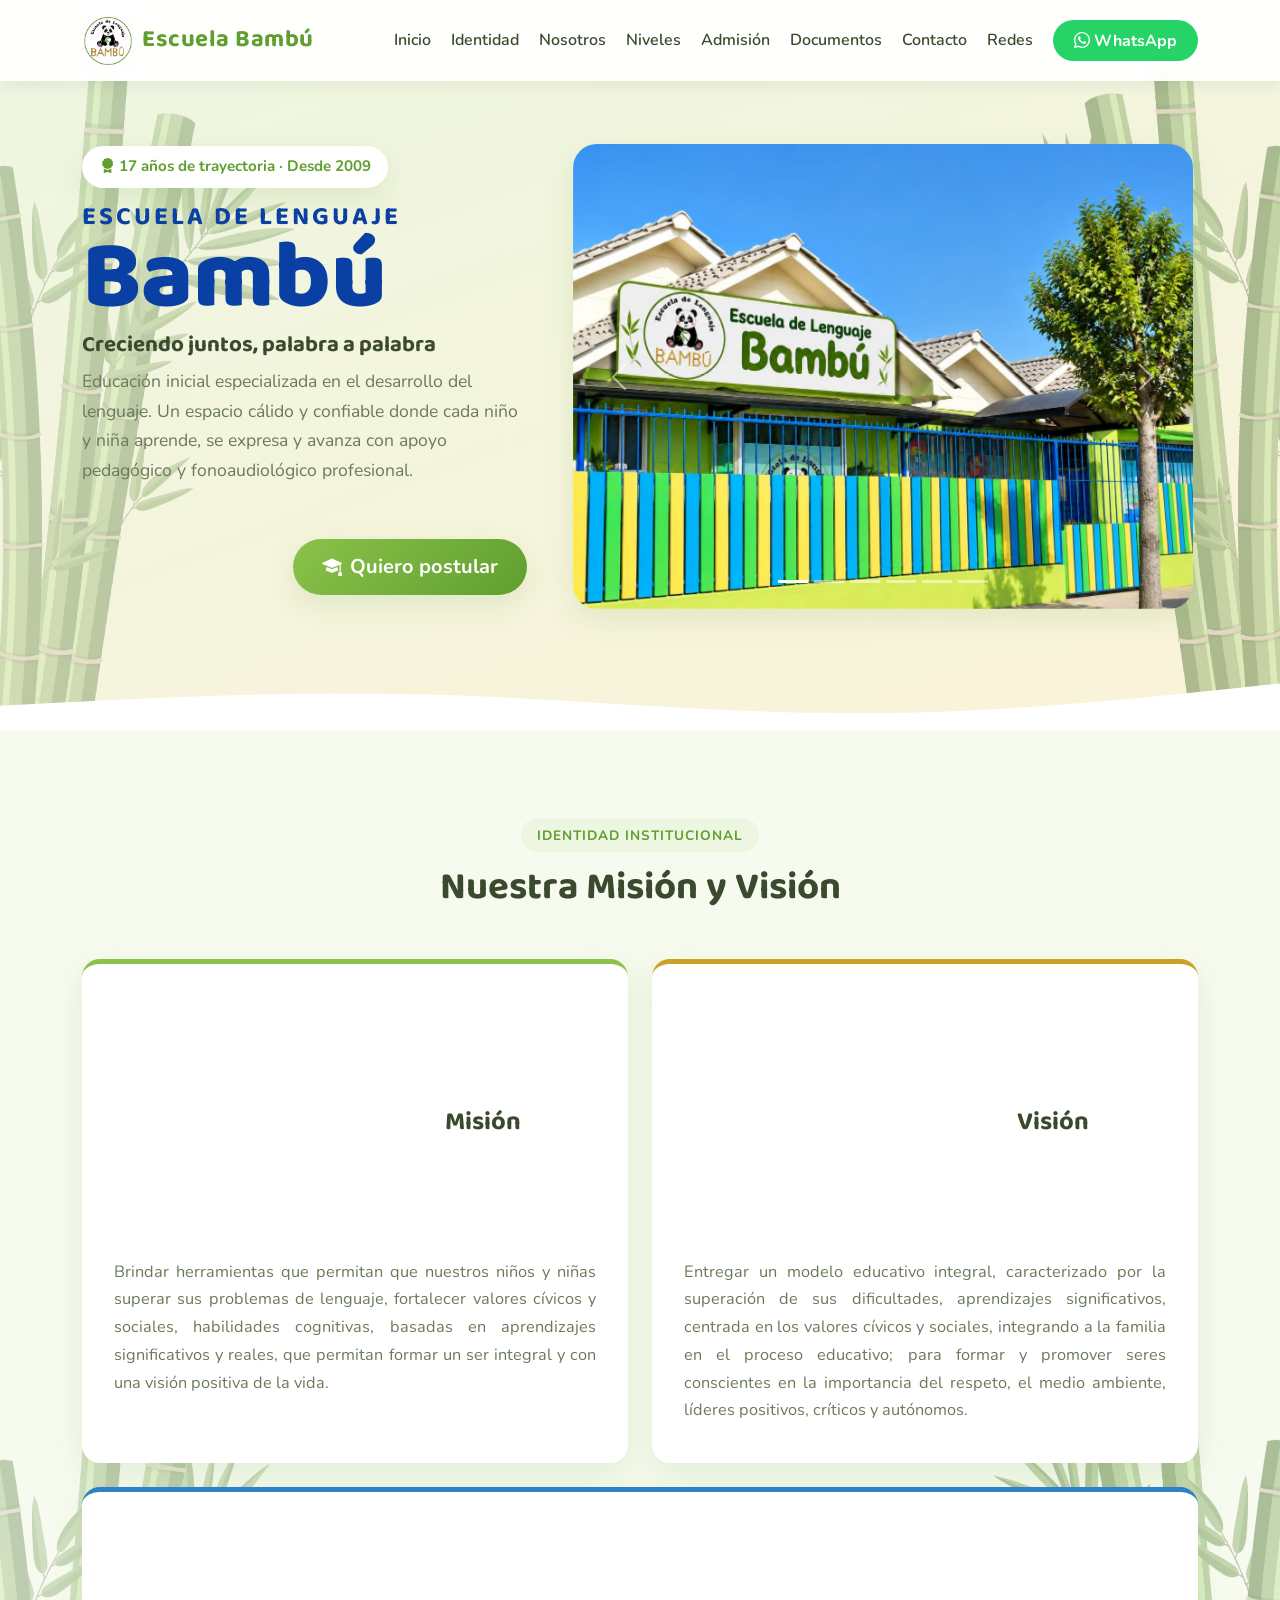
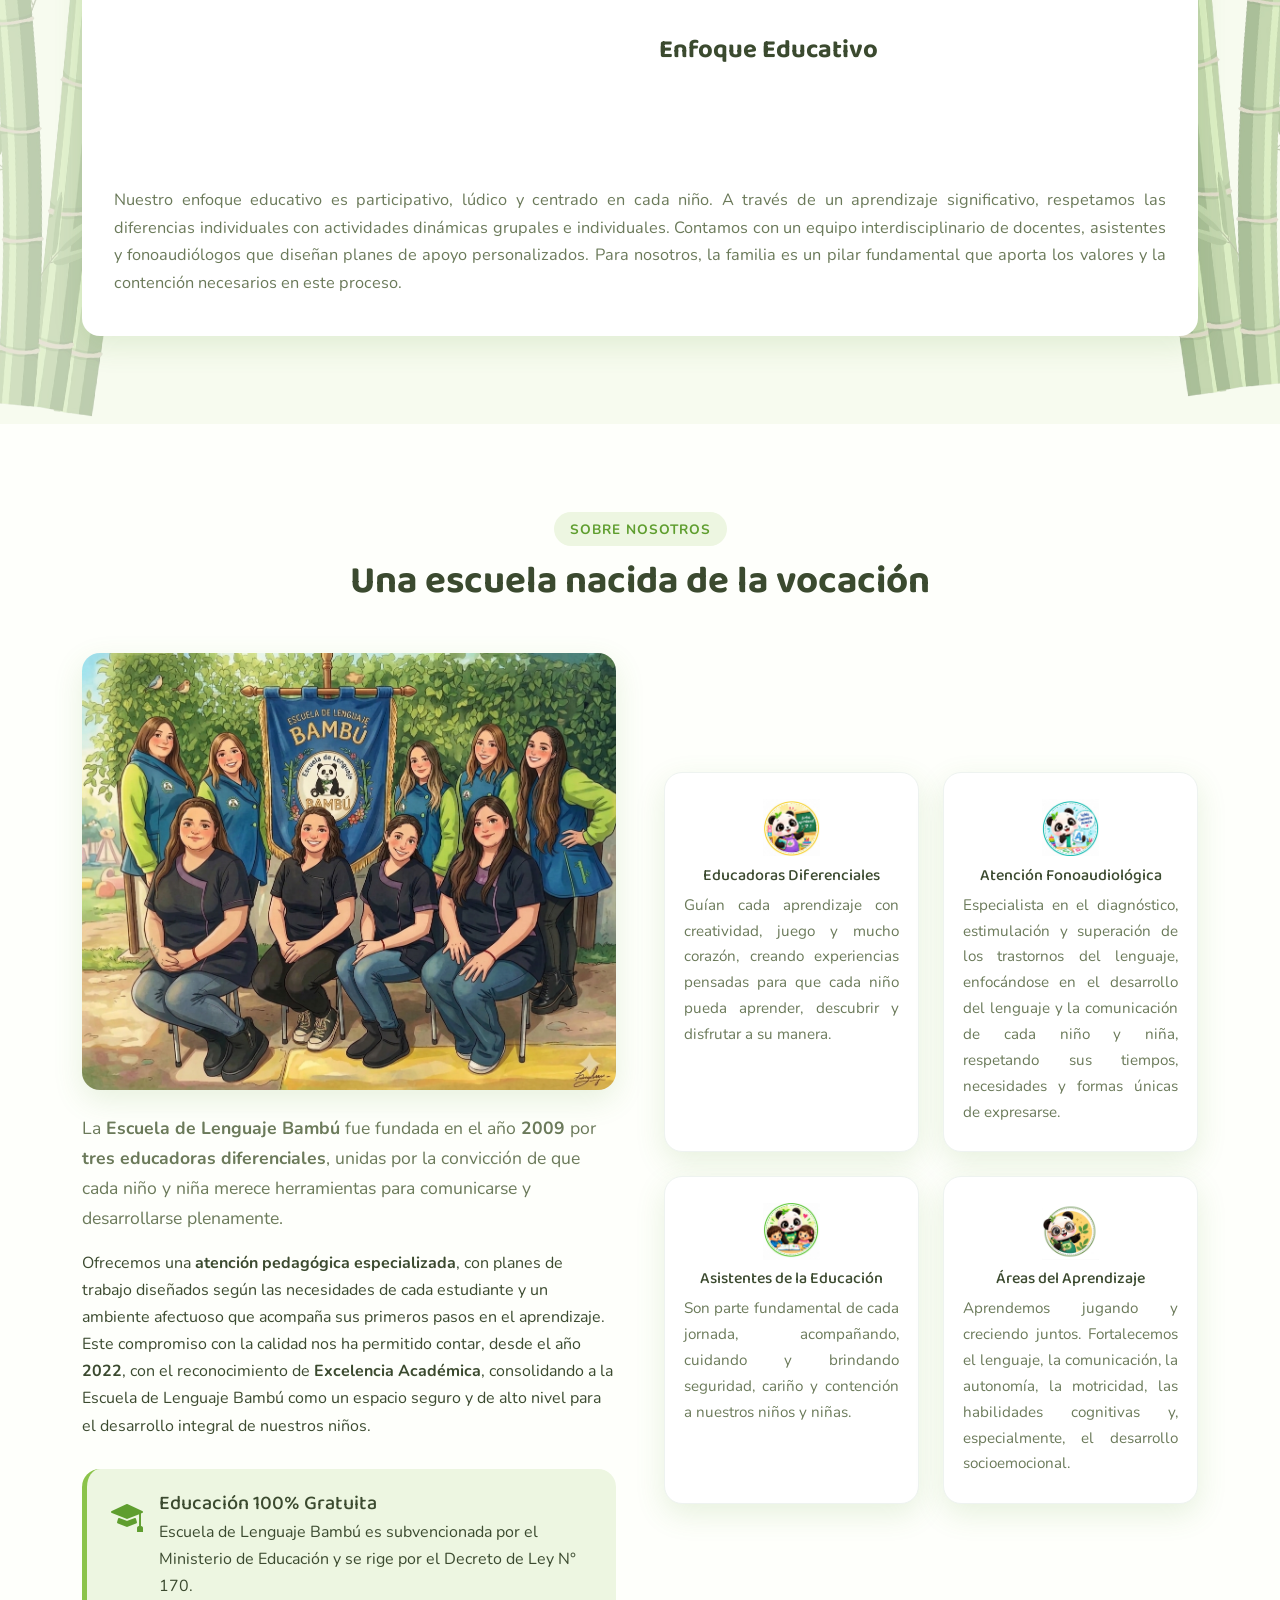
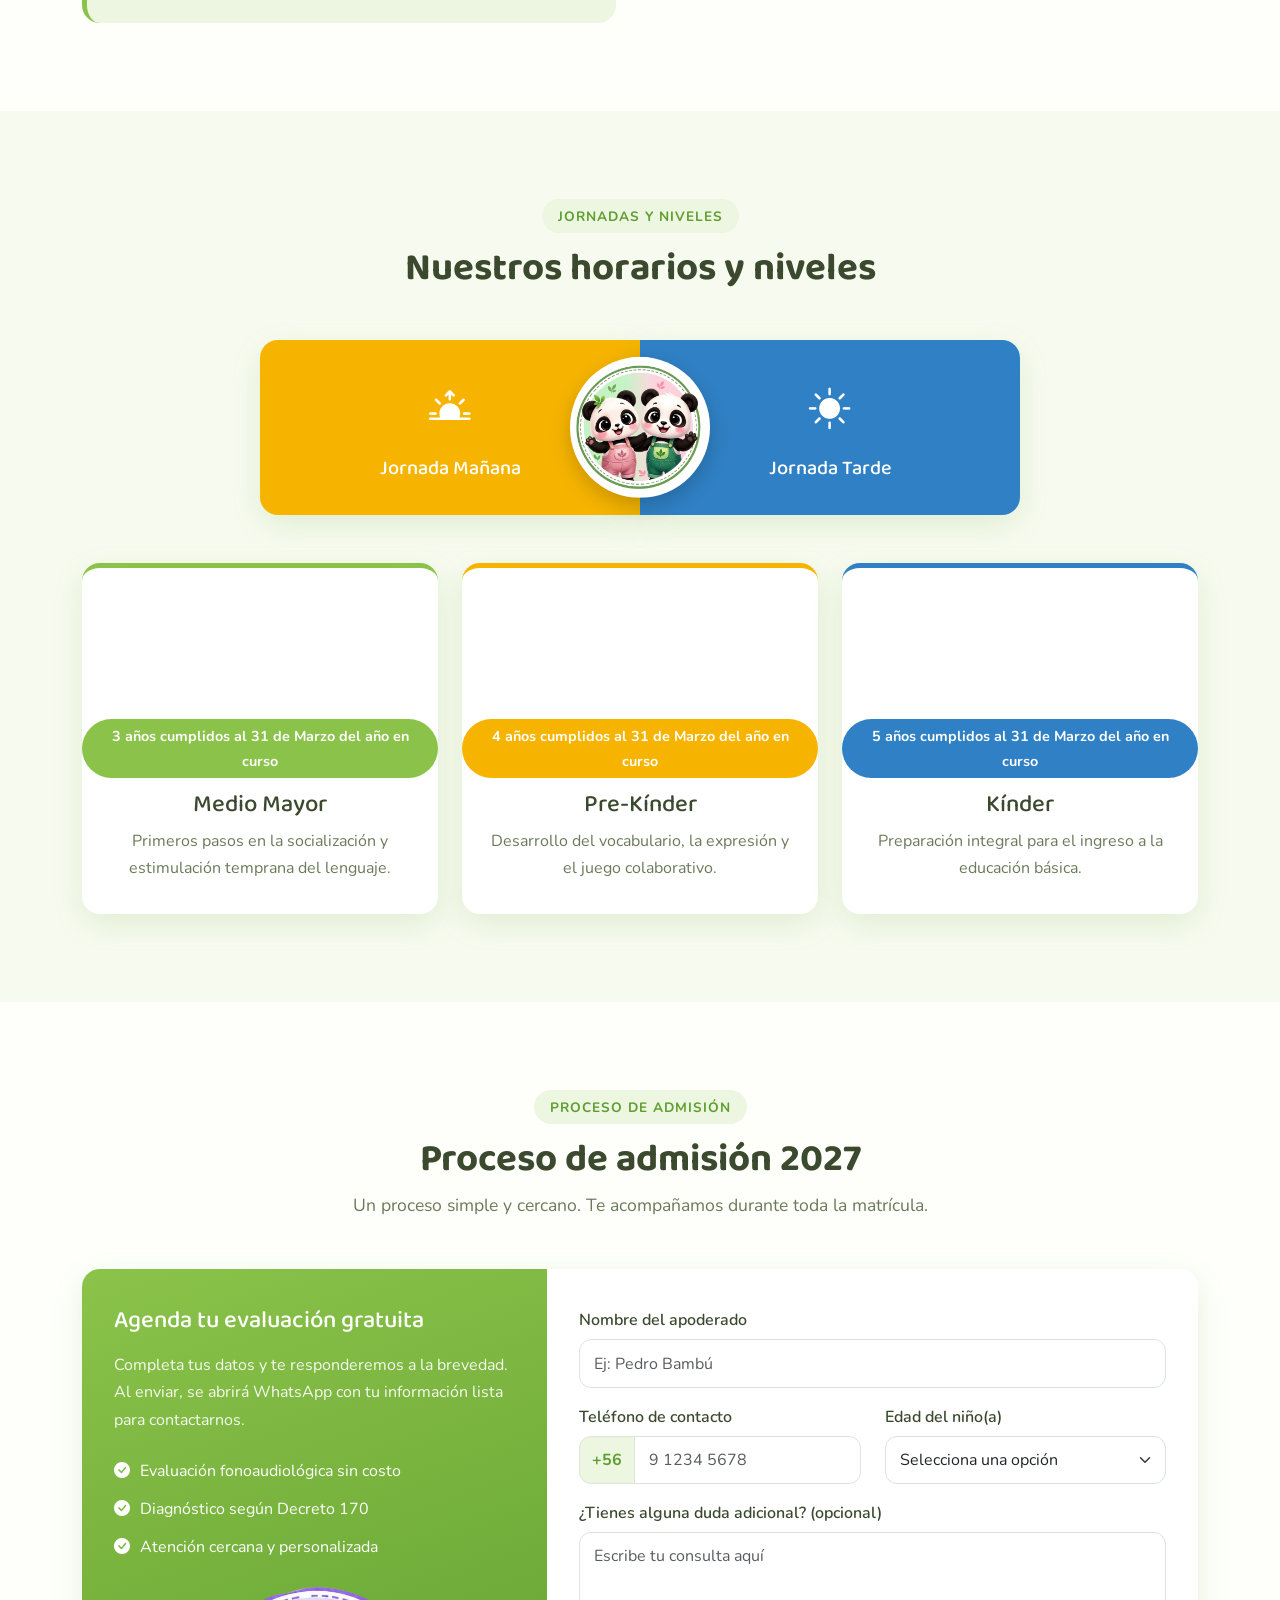
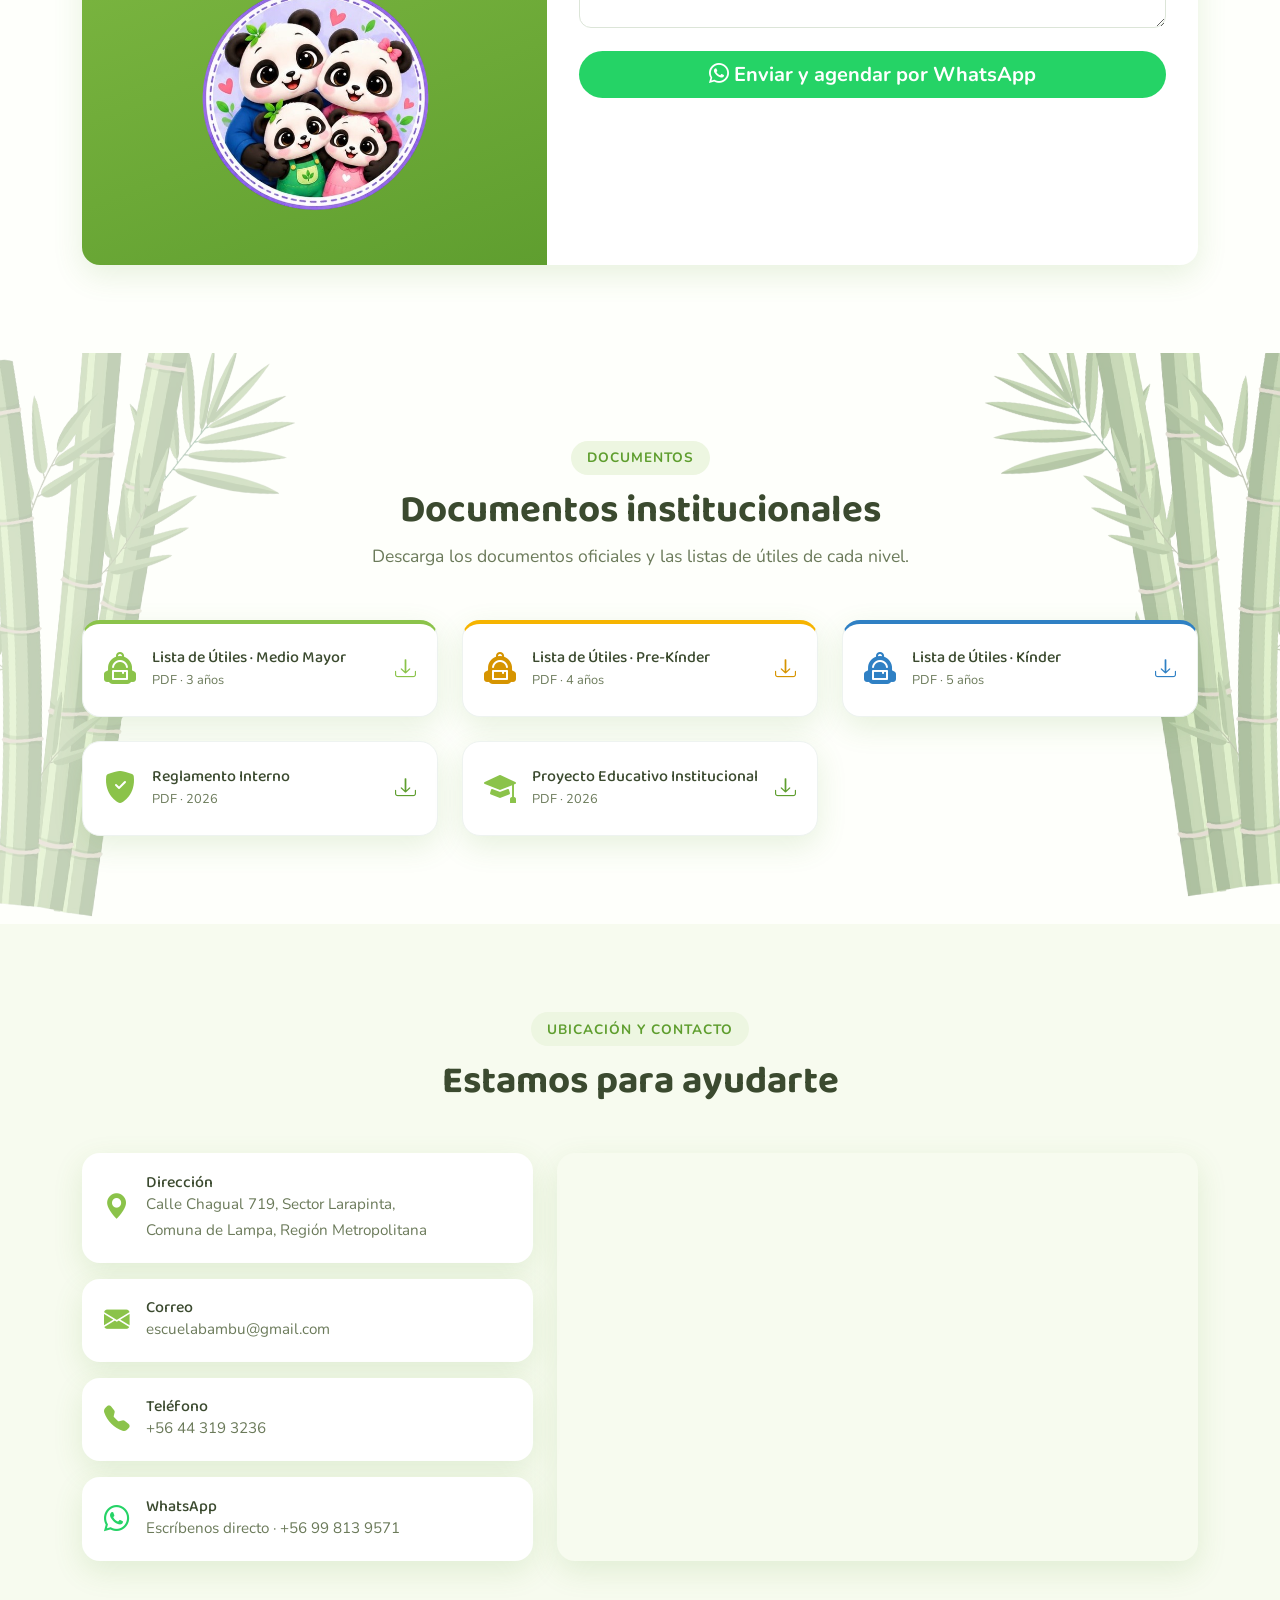
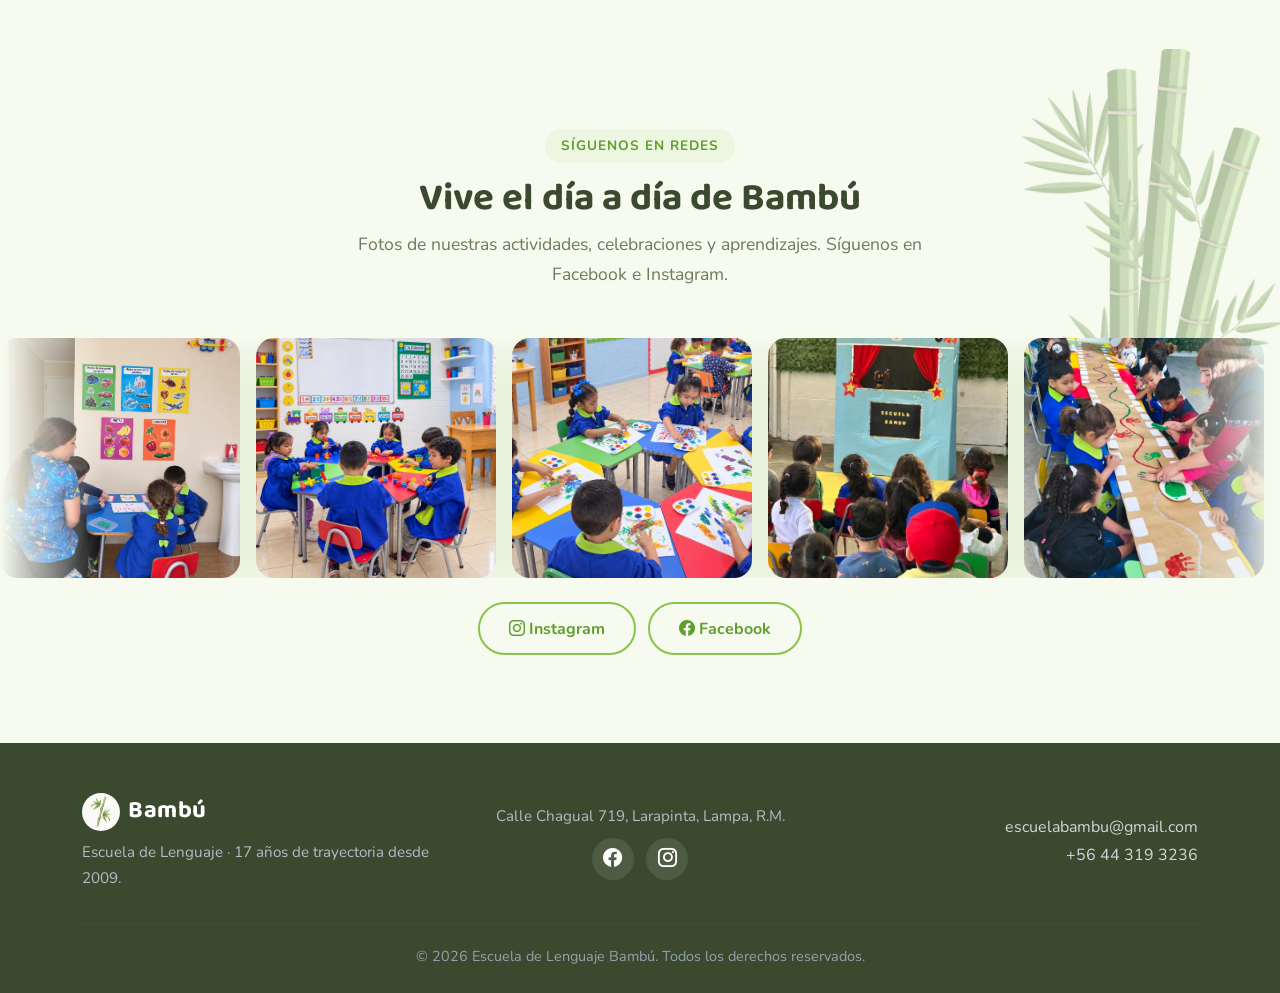
==== index.html @ 6a979208 "Usar escuela_portada06_2 en el carrusel de portada" ====
<!DOCTYPE html>
<html lang="es">
<head>
  <meta charset="UTF-8" />
  <meta name="viewport" content="width=device-width, initial-scale=1.0" />
  <meta name="description" content="Escuela de Lenguaje Bambú — Educación inicial especializada en el desarrollo del lenguaje. 17 años de trayectoria desde 2009. Lampa, Región Metropolitana." />
  <title>Escuela de Lenguaje Bambú | Educación inicial y desarrollo del lenguaje</title>

  <!-- Open Graph (cómo se ve el enlace al compartir en WhatsApp, Facebook, etc.) -->
  <meta property="og:type" content="website" />
  <meta property="og:locale" content="es_CL" />
  <meta property="og:site_name" content="Escuela de Lenguaje Bambú" />
  <meta property="og:title" content="Escuela de Lenguaje Bambú | Educación inicial y desarrollo del lenguaje" />
  <meta property="og:description" content="Educación inicial especializada en el desarrollo del lenguaje. 17 años de trayectoria, apoyo fonoaudiológico y educación 100% gratuita en Lampa, Región Metropolitana." />
  <meta property="og:url" content="https://www.escuelabambu.cl/" />
  <meta property="og:image" content="https://www.escuelabambu.cl/assets/logo_bambu.jpeg" />
  <meta property="og:image:alt" content="Logo de la Escuela de Lenguaje Bambú" />

  <!-- Twitter Card -->
  <meta name="twitter:card" content="summary_large_image" />
  <meta name="twitter:title" content="Escuela de Lenguaje Bambú" />
  <meta name="twitter:description" content="Educación inicial especializada en el desarrollo del lenguaje. 17 años de trayectoria en Lampa, Región Metropolitana." />
  <meta name="twitter:image" content="https://www.escuelabambu.cl/assets/logo_bambu.jpeg" />

  <!-- Favicon (ícono de la pestaña) -->
  <link rel="icon" href="favicon.ico" sizes="any" />
  <link rel="icon" type="image/jpeg" href="assets/logo_bambu.jpeg" />
  <link rel="apple-touch-icon" sizes="180x180" href="apple-touch-icon.png" />

  <!-- Bootstrap 5 CSS -->
  <link href="https://cdn.jsdelivr.net/npm/bootstrap@5.3.3/dist/css/bootstrap.min.css" rel="stylesheet"
    integrity="sha384-QWTKZyjpPEjISv5WaRU9OFeRpok6YctnYmDr5pNlyT2bRjXh0JMhjY6hW+ALEwIH" crossorigin="anonymous" />
  <!-- Bootstrap Icons -->
  <link rel="stylesheet" href="https://cdn.jsdelivr.net/npm/bootstrap-icons@1.11.3/font/bootstrap-icons.min.css" />
  <!-- Google Fonts: cargamos todas las familias usadas por los temas -->
  <link rel="preconnect" href="https://fonts.googleapis.com" />
  <link rel="preconnect" href="https://fonts.gstatic.com" crossorigin />
  <link href="https://fonts.googleapis.com/css2?family=Baloo+2:wght@500;600;700;800&family=Comfortaa:wght@500;600;700&family=Fredoka:wght@500;600;700&family=Nunito:wght@400;600;700;800&family=Poppins:wght@400;500;600;700&family=Quicksand:wght@500;600;700&display=swap" rel="stylesheet" />

  <!-- CSS base (estructura del sitio) -->
  <link rel="stylesheet" href="css/styles.css?v=3" />

  <!-- ============================================================
       TEMA ACTIVO — cambia SOLO esta línea para probar cada paleta:
         css/theme-a.css  →  Durazno & Menta   (cálida y suave)
         css/theme-b.css  →  Cielo & Girasol   (alegre y luminosa)
         css/theme-c.css  →  Lavanda & Salvia  (calmada y moderna)
       ============================================================ -->
  <link rel="stylesheet" href="css/theme-a.css?v=3" />
</head>

<body>

  <!-- ===================== NAVBAR ===================== -->
  <nav class="navbar navbar-expand-xl fixed-top navbar-bambu" aria-label="Menú principal">
    <div class="container">
      <a class="navbar-brand d-flex align-items-center gap-2" href="#inicio">
        <img class="brand-logo" src="assets/logo_bambu.jpeg" alt="Logo Escuela de Lenguaje Bambú" />
        <span class="brand-text">Escuela Bambú</span>
      </a>

      <button class="navbar-toggler" type="button" data-bs-toggle="collapse" data-bs-target="#menuBambu"
        aria-controls="menuBambu" aria-expanded="false" aria-label="Abrir menú">
        <span class="navbar-toggler-icon"></span>
      </button>

      <div class="collapse navbar-collapse" id="menuBambu">
        <ul class="navbar-nav ms-auto mb-2 mb-xl-0 align-items-xl-center gap-xl-1">
          <li class="nav-item"><a class="nav-link" href="#inicio">Inicio</a></li>
          <li class="nav-item"><a class="nav-link" href="#mision-vision">Identidad</a></li>
          <li class="nav-item"><a class="nav-link" href="#nosotros">Nosotros</a></li>
          <li class="nav-item"><a class="nav-link" href="#niveles">Niveles</a></li>
          <li class="nav-item"><a class="nav-link" href="#admision">Admisión</a></li>
          <li class="nav-item"><a class="nav-link" href="#documentos">Documentos</a></li>
          <li class="nav-item"><a class="nav-link" href="#contacto">Contacto</a></li>
          <li class="nav-item"><a class="nav-link" href="#redes">Redes</a></li>
          <li class="nav-item ms-xl-2">
            <a class="btn btn-whatsapp" href="https://wa.me/56998139571" target="_blank" rel="noopener">
              <i class="bi bi-whatsapp" aria-hidden="true"></i> WhatsApp
            </a>
          </li>
        </ul>
      </div>
    </div>
  </nav>

  <!-- ===================== HERO / INICIO ===================== -->
  <header id="inicio" class="hero">
    <img src="assets/bambues.png" alt="" class="bamboo-deco bamboo-deco-tl" aria-hidden="true" />
    <img src="assets/bambues.png" alt="" class="bamboo-deco bamboo-deco-left" aria-hidden="true" />
    <div class="container">
      <div class="row align-items-center g-5">
        <div class="col-lg-5 text-center text-lg-start">
          <span class="badge-trayectoria mb-3">
            <i class="bi bi-award-fill" aria-hidden="true"></i> <span class="anios-trayectoria">17</span> años de trayectoria · Desde 2009
          </span>
          <h1 class="hero-title">
            <span class="hero-eyebrow">Escuela de Lenguaje</span>
            <span class="hero-brand">Bambú</span>
            <span class="hero-brand-line">Creciendo juntos, palabra a palabra</span>
          </h1>
          <p class="hero-subtitle">
            Educación inicial especializada en el desarrollo del lenguaje. Un espacio cálido y confiable donde cada
            niño y niña aprende, se expresa y avanza con apoyo pedagógico y fonoaudiológico profesional.
          </p>
          <div class="hero-actions">
            <video class="hero-actions-panda" autoplay loop muted playsinline aria-label="Panda de la Escuela de Lenguaje Bambú">
              <source src="assets/Panda_animado_saludov4.mp4" type="video/mp4" />
            </video>
            <div class="hero-actions-btns d-flex flex-column flex-sm-row gap-3 justify-content-center justify-content-lg-start align-items-center">
              <a href="#admision" class="btn btn-bambu-primary btn-lg">
                <i class="bi bi-mortarboard-fill" aria-hidden="true"></i> Quiero postular
              </a>
            </div>
          </div>
        </div>
        <div class="col-lg-7 text-center">
          <div class="hero-media">
            <div id="heroCarrusel" class="carousel slide hero-carrusel" data-bs-ride="carousel" data-bs-interval="4000">
              <div class="carousel-indicators">
                <button type="button" data-bs-target="#heroCarrusel" data-bs-slide-to="0" class="active" aria-current="true" aria-label="Foto 1"></button>
                <button type="button" data-bs-target="#heroCarrusel" data-bs-slide-to="1" aria-label="Foto 2"></button>
                <button type="button" data-bs-target="#heroCarrusel" data-bs-slide-to="2" aria-label="Foto 3"></button>
                <button type="button" data-bs-target="#heroCarrusel" data-bs-slide-to="3" aria-label="Foto 4"></button>
                <button type="button" data-bs-target="#heroCarrusel" data-bs-slide-to="4" aria-label="Foto 5"></button>
                <button type="button" data-bs-target="#heroCarrusel" data-bs-slide-to="5" aria-label="Foto 6"></button>
              </div>
              <div class="carousel-inner">
                <div class="carousel-item active">
                  <img src="assets/escuela_portada01.jpeg" alt="Frontis de la Escuela de Lenguaje Bambú con el nuevo logo" class="hero-img" />
                </div>
                <div class="carousel-item">
                  <img src="assets/escuela_portada02.jpeg" alt="Escuela de Lenguaje Bambú" class="hero-img" />
                </div>
                <div class="carousel-item">
                  <img src="assets/escuela_portada03.jpeg" alt="Escuela de Lenguaje Bambú" class="hero-img" />
                </div>
                <div class="carousel-item">
                  <img src="assets/escuela_portada04.jpeg" alt="Escuela de Lenguaje Bambú" class="hero-img" />
                </div>
                <div class="carousel-item">
                  <img src="assets/escuela_portada05_2.jpeg" alt="Escuela de Lenguaje Bambú" class="hero-img" />
                </div>
                <div class="carousel-item">
                  <img src="assets/escuela_portada06_2.jpeg" alt="Escuela de Lenguaje Bambú" class="hero-img" />
                </div>
              </div>
              <button class="carousel-control-prev" type="button" data-bs-target="#heroCarrusel" data-bs-slide="prev">
                <span class="carousel-control-prev-icon" aria-hidden="true"></span>
                <span class="visually-hidden">Anterior</span>
              </button>
              <button class="carousel-control-next" type="button" data-bs-target="#heroCarrusel" data-bs-slide="next">
                <span class="carousel-control-next-icon" aria-hidden="true"></span>
                <span class="visually-hidden">Siguiente</span>
              </button>
            </div>
          </div>
        </div>
      </div>
    </div>
    <div class="hero-wave" aria-hidden="true">
      <svg viewBox="0 0 1440 100" preserveAspectRatio="none"><path d="M0,64L80,58.7C160,53,320,43,480,48C640,53,800,75,960,74.7C1120,75,1280,53,1360,42.7L1440,32L1440,100L0,100Z"></path></svg>
    </div>
  </header>

  <!-- ===================== MISIÓN Y VISIÓN ===================== -->
  <section id="mision-vision" class="section section-alt has-bamboo">
    <img src="assets/bambues.png" alt="" class="bamboo-deco bamboo-deco-tl" aria-hidden="true" />
    <img src="assets/bambues.png" alt="" class="bamboo-deco bamboo-deco-left" aria-hidden="true" />
    <div class="container">
      <div class="text-center section-head">
        <span class="section-eyebrow">Identidad Institucional</span>
        <h2 class="section-title">Nuestra Misión y Visión</h2>
      </div>
      <div class="row g-4">
        <div class="col-lg-6">
          <div class="mv-card mv-mision">
            <div class="mv-head">
              <video class="mv-icon-img" autoplay loop muted playsinline aria-hidden="true">
                <source src="assets/Panda_Mision.mp4" type="video/mp4" />
              </video>
              <h2 class="mv-title">Misión</h2>
            </div>
            <p>Brindar herramientas que permitan que nuestros niños y niñas superar sus problemas de lenguaje,
              fortalecer valores cívicos y sociales, habilidades cognitivas, basadas en aprendizajes significativos
              y reales, que permitan formar un ser integral y con una visión positiva de la vida.</p>
          </div>
        </div>
        <div class="col-lg-6">
          <div class="mv-card mv-vision">
            <div class="mv-head">
              <video class="mv-icon-img" autoplay loop muted playsinline aria-hidden="true">
                <source src="assets/Panda_vision.mp4" type="video/mp4" />
              </video>
              <h2 class="mv-title">Visión</h2>
            </div>
            <p>Entregar un modelo educativo integral, caracterizado por la superación de sus dificultades,
              aprendizajes significativos, centrada en los valores cívicos y sociales, integrando a la familia en
              el proceso educativo; para formar y promover seres conscientes en la importancia del respeto, el medio
              ambiente, líderes positivos, críticos y autónomos.</p>
          </div>
        </div>
        <div class="col-12">
          <div class="mv-card mv-enfoque">
            <div class="mv-head">
              <video class="mv-icon-img" autoplay loop muted playsinline aria-hidden="true">
                <source src="assets/Panda_pei.mp4" type="video/mp4" />
              </video>
              <h2 class="mv-title">Enfoque Educativo</h2>
            </div>
            <p>Nuestro enfoque educativo es participativo, lúdico y centrado en cada niño. A través de un aprendizaje
              significativo, respetamos las diferencias individuales con actividades dinámicas grupales e individuales.
              Contamos con un equipo interdisciplinario de docentes, asistentes y fonoaudiólogos que diseñan planes de
              apoyo personalizados. Para nosotros, la familia es un pilar fundamental que aporta los valores y la
              contención necesarios en este proceso.</p>
          </div>
        </div>
      </div>
    </div>
  </section>

  <!-- ===================== SOBRE NOSOTROS ===================== -->
  <section id="nosotros" class="section">
    <div class="container">
      <div class="text-center section-head">
        <span class="section-eyebrow">Sobre nosotros</span>
        <h2 class="section-title">Una escuela nacida de la vocación</h2>
      </div>
      <div class="row align-items-center g-5">
        <div class="col-lg-6">
          <img src="assets/equipo-bambu.jpg" alt="Equipo de educadoras de la Escuela de Lenguaje Bambú" class="img-fluid rounded-media mb-4" />
          <p class="lead-text">
            La <strong>Escuela de Lenguaje Bambú</strong> fue fundada en el año <strong>2009</strong> por
            <strong>tres educadoras diferenciales</strong>, unidas por la convicción de que cada niño y niña
            merece herramientas para comunicarse y desarrollarse plenamente.
          </p>
          <p>
            Ofrecemos una <strong>atención pedagógica especializada</strong>, con planes de trabajo diseñados
            según las necesidades de cada estudiante y un ambiente afectuoso que acompaña sus primeros pasos en
            el aprendizaje. Este compromiso con la calidad nos ha permitido contar, desde el año <strong>2022</strong>,
            con el reconocimiento de <strong>Excelencia Académica</strong>, consolidando a la Escuela de Lenguaje
            Bambú como un espacio seguro y de alto nivel para el desarrollo integral de nuestros niños.
          </p>
          <div class="highlight-card">
            <i class="bi bi-mortarboard-fill" aria-hidden="true"></i>
            <div>
              <h3 class="h5 mb-1">Educación 100% Gratuita</h3>
              <p class="mb-0">Escuela de Lenguaje Bambú es subvencionada por el Ministerio de Educación y se rige
                por el Decreto de Ley N° 170.</p>
            </div>
          </div>
        </div>
        <div class="col-lg-6">
          <div class="row g-4">
            <div class="col-6">
              <div class="value-card">
                <img src="assets/panda_profe.png" alt="Educadora diferencial" class="value-card-img" />
                <h3 class="h6">Educadoras Diferenciales</h3>
                <p>Guían cada aprendizaje con creatividad, juego y mucho corazón, creando experiencias pensadas
                  para que cada niño pueda aprender, descubrir y disfrutar a su manera.</p>
              </div>
            </div>
            <div class="col-6">
              <div class="value-card">
                <img src="assets/panda_fono.png" alt="Atención fonoaudiológica" class="value-card-img" />
                <h3 class="h6">Atención Fonoaudiológica</h3>
                <p>Especialista en el diagnóstico, estimulación y superación de los trastornos del lenguaje,
                  enfocándose en el desarrollo del lenguaje y la comunicación de cada niño y niña, respetando sus
                  tiempos, necesidades y formas únicas de expresarse.</p>
              </div>
            </div>
            <div class="col-6">
              <div class="value-card">
                <img src="assets/Panda_asistente.png" alt="Asistente de la educación" class="value-card-img" />
                <h3 class="h6">Asistentes de la Educación</h3>
                <p>Son parte fundamental de cada jornada, acompañando, cuidando y brindando seguridad, cariño y
                  contención a nuestros niños y niñas.</p>
              </div>
            </div>
            <div class="col-6">
              <div class="value-card">
                <img src="assets/Panda_lentes.jpeg" alt="Áreas del aprendizaje" class="value-card-img" />
                <h3 class="h6">Áreas del Aprendizaje</h3>
                <p>Aprendemos jugando y creciendo juntos. Fortalecemos el lenguaje, la comunicación, la autonomía,
                  la motricidad, las habilidades cognitivas y, especialmente, el desarrollo socioemocional.</p>
              </div>
            </div>
          </div>
        </div>
      </div>
    </div>
  </section>

  <!-- ===================== JORNADAS Y NIVELES ===================== -->
  <section id="niveles" class="section section-alt">
    <div class="container">
      <div class="text-center section-head">
        <span class="section-eyebrow">Jornadas y niveles</span>
        <h2 class="section-title">Nuestros horarios y niveles</h2>
      </div>

      <!-- Jornadas -->
      <div class="jornadas-wrap mb-5">
        <div class="jornada-card jornada-manana">
          <i class="bi bi-sunrise-fill" aria-hidden="true"></i>
          <h3 class="h5 mb-0">Jornada Mañana</h3>
        </div>
        <div class="jornada-card jornada-tarde">
          <i class="bi bi-sun-fill" aria-hidden="true"></i>
          <h3 class="h5 mb-0">Jornada Tarde</h3>
        </div>
        <img src="assets/panda_manana_tarde.jpeg" alt="Panda de jornada mañana y tarde" class="jornadas-panda" />
      </div>

      <!-- Niveles -->
      <div class="row g-4">
        <div class="col-md-4">
          <div class="nivel-card nivel-verde">
            <video class="nivel-img" autoplay loop muted playsinline aria-label="Nivel Medio Mayor">
              <source src="assets/Panda_Medio_Mayor.mp4" type="video/mp4" />
            </video>
            <span class="nivel-edad">3 años cumplidos al 31 de Marzo del año en curso</span>
            <h3 class="h4">Medio Mayor</h3>
            <p>Primeros pasos en la socialización y estimulación temprana del lenguaje.</p>
          </div>
        </div>
        <div class="col-md-4">
          <div class="nivel-card nivel-amarillo">
            <video class="nivel-img" autoplay loop muted playsinline aria-label="Nivel Pre-Kínder">
              <source src="assets/Panda_PreKinder.mp4" type="video/mp4" />
            </video>
            <span class="nivel-edad">4 años cumplidos al 31 de Marzo del año en curso</span>
            <h3 class="h4">Pre-Kínder</h3>
            <p>Desarrollo del vocabulario, la expresión y el juego colaborativo.</p>
          </div>
        </div>
        <div class="col-md-4">
          <div class="nivel-card nivel-azul">
            <video class="nivel-img" autoplay loop muted playsinline aria-label="Nivel Kínder">
              <source src="assets/Panda_Kinder.mp4" type="video/mp4" />
            </video>
            <span class="nivel-edad">5 años cumplidos al 31 de Marzo del año en curso</span>
            <h3 class="h4">Kínder</h3>
            <p>Preparación integral para el ingreso a la educación básica.</p>
          </div>
        </div>
      </div>
    </div>
  </section>

  <!-- ===================== PROCESO DE ADMISIÓN ===================== -->
  <section id="admision" class="section">
    <div class="container">
      <div class="text-center section-head">
        <span class="section-eyebrow">Proceso de admisión</span>
        <h2 class="section-title">Proceso de admisión 2027</h2>
        <p class="section-lead mx-auto">Un proceso simple y cercano. Te acompañamos durante toda la matrícula.</p>
      </div>

      <!-- Formulario de agendamiento (envía por WhatsApp) -->
      <div class="admision-form-wrap mt-5">
        <div class="row g-0 align-items-stretch">
          <div class="col-lg-5 admision-form-info">
            <h3 class="h4 mb-3">Agenda tu evaluación gratuita</h3>
            <p class="mb-4">Completa tus datos y te responderemos a la brevedad. Al enviar, se abrirá WhatsApp con
              tu información lista para contactarnos.</p>
            <ul class="admision-form-list">
              <li><i class="bi bi-check-circle-fill" aria-hidden="true"></i> Evaluación fonoaudiológica sin costo</li>
              <li><i class="bi bi-check-circle-fill" aria-hidden="true"></i> Diagnóstico según Decreto 170</li>
              <li><i class="bi bi-check-circle-fill" aria-hidden="true"></i> Atención cercana y personalizada</li>
            </ul>
            <img src="assets/panda_familia_edit.png" alt="Familia panda de la Escuela de Lenguaje Bambú" class="admision-form-img" />
          </div>
          <div class="col-lg-7">
            <form class="admision-form" id="formAdmision" novalidate>
              <div class="mb-3">
                <label for="fApoderado" class="form-label">Nombre del apoderado</label>
                <input type="text" class="form-control" id="fApoderado" required placeholder="Ej: Pedro Bambú" />
              </div>
              <div class="row">
                <div class="col-sm-6 mb-3">
                  <label for="fTelefono" class="form-label">Teléfono de contacto</label>
                  <div class="input-group">
                    <span class="input-group-text">+56</span>
                    <input type="tel" class="form-control" id="fTelefono" required placeholder="9 1234 5678" />
                  </div>
                </div>
                <div class="col-sm-6 mb-3">
                  <label for="fEdad" class="form-label">Edad del niño(a)</label>
                  <select class="form-select" id="fEdad" required>
                    <option value="" selected disabled>Selecciona una opción</option>
                    <option value="3 años (Medio Mayor)">3 años (Medio Mayor)</option>
                    <option value="4 años (Pre-Kínder)">4 años (Pre-Kínder)</option>
                    <option value="5 años (Kínder)">5 años (Kínder)</option>
                  </select>
                </div>
              </div>
              <div class="mb-3">
                <label for="fDuda" class="form-label">¿Tienes alguna duda adicional? (opcional)</label>
                <textarea class="form-control" id="fDuda" rows="3" placeholder="Escribe tu consulta aquí"></textarea>
              </div>
              <button type="submit" class="btn btn-whatsapp btn-lg w-100">
                <i class="bi bi-whatsapp" aria-hidden="true"></i> Enviar y agendar por WhatsApp
              </button>
              <div id="formAdmisionMsg" class="admision-form-msg" role="status" aria-live="polite" hidden>
                <i class="bi bi-check-circle-fill" aria-hidden="true"></i>
                <span>Abriendo WhatsApp con tus datos… Si no se abre,
                  <a id="formAdmisionLink" href="#" target="_blank" rel="noopener">haz clic aquí</a>.</span>
              </div>
            </form>
          </div>
        </div>
      </div>
    </div>
  </section>

  <!-- ===================== DOCUMENTOS ===================== -->
  <section id="documentos" class="section has-bamboo">
    <img src="assets/bambues.png" alt="" class="bamboo-deco bamboo-deco-tl" aria-hidden="true" />
    <img src="assets/bambues.png" alt="" class="bamboo-deco bamboo-deco-left" aria-hidden="true" />
    <div class="container">
      <div class="text-center section-head">
        <span class="section-eyebrow">Documentos</span>
        <h2 class="section-title">Documentos institucionales</h2>
        <p class="section-lead mx-auto">Descarga los documentos oficiales y las listas de útiles de cada nivel.</p>
      </div>

      <div class="row g-4">
        <div class="col-md-6 col-lg-4">
          <a class="doc-card doc-verde" href="assets/docs/LISTA_UTILES_MEDIO_MAYOR_2026.pdf" target="_blank" rel="noopener">
            <i class="bi bi-backpack2-fill doc-icon" aria-hidden="true"></i>
            <div class="doc-info">
              <h3 class="h6 mb-0">Lista de Útiles · Medio Mayor</h3>
              <span class="doc-meta">PDF · 3 años</span>
            </div>
            <i class="bi bi-download doc-dl" aria-hidden="true"></i>
          </a>
        </div>
        <div class="col-md-6 col-lg-4">
          <a class="doc-card doc-amarillo" href="assets/docs/LISTA_UTILES_PRE_KINDER_2026.pdf" target="_blank" rel="noopener">
            <i class="bi bi-backpack2-fill doc-icon" aria-hidden="true"></i>
            <div class="doc-info">
              <h3 class="h6 mb-0">Lista de Útiles · Pre-Kínder</h3>
              <span class="doc-meta">PDF · 4 años</span>
            </div>
            <i class="bi bi-download doc-dl" aria-hidden="true"></i>
          </a>
        </div>
        <div class="col-md-6 col-lg-4">
          <a class="doc-card doc-azul" href="assets/docs/LISTA_UTILES_KINDER_2026.pdf" target="_blank" rel="noopener">
            <i class="bi bi-backpack2-fill doc-icon" aria-hidden="true"></i>
            <div class="doc-info">
              <h3 class="h6 mb-0">Lista de Útiles · Kínder</h3>
              <span class="doc-meta">PDF · 5 años</span>
            </div>
            <i class="bi bi-download doc-dl" aria-hidden="true"></i>
          </a>
        </div>
        <div class="col-md-6 col-lg-4">
          <a class="doc-card" href="assets/docs/RICE_2026.pdf" target="_blank" rel="noopener">
            <i class="bi bi-shield-fill-check doc-icon" aria-hidden="true"></i>
            <div class="doc-info">
              <h3 class="h6 mb-0">Reglamento Interno</h3>
              <span class="doc-meta">PDF · 2026</span>
            </div>
            <i class="bi bi-download doc-dl" aria-hidden="true"></i>
          </a>
        </div>
        <div class="col-md-6 col-lg-4">
          <a class="doc-card" href="assets/docs/PROYECTO_EDUCATIVO_2026.pdf" target="_blank" rel="noopener">
            <i class="bi bi-mortarboard-fill doc-icon" aria-hidden="true"></i>
            <div class="doc-info">
              <h3 class="h6 mb-0">Proyecto Educativo Institucional</h3>
              <span class="doc-meta">PDF · 2026</span>
            </div>
            <i class="bi bi-download doc-dl" aria-hidden="true"></i>
          </a>
        </div>
      </div>
    </div>
  </section>

  <!-- ===================== CONTACTO ===================== -->
  <section id="contacto" class="section section-alt">
    <div class="container">
      <div class="text-center section-head">
        <span class="section-eyebrow">Ubicación y Contacto</span>
        <h2 class="section-title">Estamos para ayudarte</h2>
      </div>

      <div class="row g-4 align-items-stretch">
        <div class="col-lg-5">
          <div class="contacto-info">
            <a class="contacto-item" href="https://maps.google.com/?q=Calle+Chagual+719+Larapinta+Lampa" target="_blank" rel="noopener">
              <i class="bi bi-geo-alt-fill" aria-hidden="true"></i>
              <div>
                <h3 class="h6 mb-0">Dirección</h3>
                <p class="mb-0">Calle Chagual 719, Sector Larapinta,<br>Comuna de Lampa, Región Metropolitana</p>
              </div>
            </a>
            <a class="contacto-item" href="mailto:escuelabambu@gmail.com">
              <i class="bi bi-envelope-fill" aria-hidden="true"></i>
              <div>
                <h3 class="h6 mb-0">Correo</h3>
                <p class="mb-0">escuelabambu@gmail.com</p>
              </div>
            </a>
            <a class="contacto-item" href="tel:+56443193236">
              <i class="bi bi-telephone-fill" aria-hidden="true"></i>
              <div>
                <h3 class="h6 mb-0">Teléfono</h3>
                <p class="mb-0">+56 44 319 3236</p>
              </div>
            </a>
            <a class="contacto-item contacto-item-wa" href="https://wa.me/56998139571" target="_blank" rel="noopener">
              <i class="bi bi-whatsapp" aria-hidden="true"></i>
              <div>
                <h3 class="h6 mb-0">WhatsApp</h3>
                <p class="mb-0">Escríbenos directo · +56 99 813 9571</p>
              </div>
            </a>
          </div>
        </div>
        <div class="col-lg-7">
          <div class="mapa-wrapper">
            <!-- Mapa interactivo — Escuela de Lenguaje Bambú (ubicación exacta) -->
            <iframe
              title="Ubicación Escuela de Lenguaje Bambú — Calle Chagual 719, Larapinta, Lampa"
              src="https://www.google.com/maps/embed?pb=!1m18!1m12!1m3!1d3334.9164360147292!2d-70.88483942352032!3d-33.29484908956177!2m3!1f0!2f0!3f0!3m2!1i1024!2i768!4f13.1!3m3!1m2!1s0x96629442170c4d05%3A0x73df2f5a25b348f0!2sEscuela%20de%20Lenguaje%20Bambu!5e0!3m2!1ses!2scl!4v1790729912639!5m2!1ses!2scl"
              loading="lazy" referrerpolicy="strict-origin-when-cross-origin" allowfullscreen></iframe>
          </div>
        </div>
      </div>
    </div>
  </section>

  <!-- ===================== BANNER REDES SOCIALES ===================== -->
  <section id="redes" class="section-redes">
    <img src="assets/bambues.png" alt="" class="bamboo-deco bamboo-deco-redes" aria-hidden="true" />
    <div class="container text-center">
      <div class="section-head">
        <span class="section-eyebrow">Síguenos en redes</span>
        <h2 class="section-title">Vive el día a día de Bambú</h2>
        <p class="section-lead mx-auto">Fotos de nuestras actividades, celebraciones y aprendizajes. Síguenos en
          Facebook e Instagram.</p>
      </div>
    </div>

    <!-- Galería de desplazamiento automático continuo (marquee infinito) -->
    <div class="redes-marquee" aria-label="Galería de publicaciones en redes sociales">
      <div class="redes-track">
        <!-- Grupo de fotos (se duplica más abajo para el loop continuo) -->
        <a class="redes-item" href="https://www.facebook.com/escueladelenguajebambu" target="_blank" rel="noopener" aria-label="Ver en Facebook">
          <img src="assets/fotos_carrusel_abajo_02.jpeg" alt="Actividad de la Escuela de Lenguaje Bambú" loading="lazy" />
          <span class="redes-overlay"><i class="bi bi-facebook"></i></span>
        </a>
        <a class="redes-item" href="https://www.instagram.com/escueladelenguajebambu" target="_blank" rel="noopener" aria-label="Ver en Instagram">
          <img src="assets/fotos_carrusel_abajo_03.jpeg" alt="Actividad de la Escuela de Lenguaje Bambú" loading="lazy" />
          <span class="redes-overlay"><i class="bi bi-instagram"></i></span>
        </a>
        <a class="redes-item" href="https://www.facebook.com/escueladelenguajebambu" target="_blank" rel="noopener" aria-label="Ver en Facebook">
          <img src="assets/fotos_carrusel_abajo_06.jpeg" alt="Actividad de la Escuela de Lenguaje Bambú" loading="lazy" />
          <span class="redes-overlay"><i class="bi bi-facebook"></i></span>
        </a>
        <a class="redes-item" href="https://www.instagram.com/escueladelenguajebambu" target="_blank" rel="noopener" aria-label="Ver en Instagram">
          <img src="assets/fotos_carrusel_abajo_07.jpeg" alt="Actividad de la Escuela de Lenguaje Bambú" loading="lazy" />
          <span class="redes-overlay"><i class="bi bi-instagram"></i></span>
        </a>
        <a class="redes-item" href="https://www.facebook.com/escueladelenguajebambu" target="_blank" rel="noopener" aria-label="Ver en Facebook">
          <img src="assets/fotos_carrusel_abajo_08.jpeg" alt="Actividad de la Escuela de Lenguaje Bambú" loading="lazy" />
          <span class="redes-overlay"><i class="bi bi-facebook"></i></span>
        </a>
        <a class="redes-item" href="https://www.instagram.com/escueladelenguajebambu" target="_blank" rel="noopener" aria-label="Ver en Instagram">
          <img src="assets/fotos_carrusel_abajo_09.jpeg" alt="Actividad de la Escuela de Lenguaje Bambú" loading="lazy" />
          <span class="redes-overlay"><i class="bi bi-instagram"></i></span>
        </a>
        <a class="redes-item" href="https://www.facebook.com/escueladelenguajebambu" target="_blank" rel="noopener" aria-label="Ver en Facebook">
          <img src="assets/fotos_carrusel_abajo_10.jpeg" alt="Actividad de la Escuela de Lenguaje Bambú" loading="lazy" />
          <span class="redes-overlay"><i class="bi bi-facebook"></i></span>
        </a>
        <a class="redes-item" href="https://www.instagram.com/escueladelenguajebambu" target="_blank" rel="noopener" aria-label="Ver en Instagram">
          <img src="assets/fotos_carrusel_abajo_11.jpeg" alt="Actividad de la Escuela de Lenguaje Bambú" loading="lazy" />
          <span class="redes-overlay"><i class="bi bi-instagram"></i></span>
        </a>
        <a class="redes-item" href="https://www.facebook.com/escueladelenguajebambu" target="_blank" rel="noopener" aria-label="Ver en Facebook">
          <img src="assets/fotos_carrusel_abajo_12.jpeg" alt="Actividad de la Escuela de Lenguaje Bambú" loading="lazy" />
          <span class="redes-overlay"><i class="bi bi-facebook"></i></span>
        </a>
        <a class="redes-item" href="https://www.instagram.com/escueladelenguajebambu" target="_blank" rel="noopener" aria-label="Ver en Instagram">
          <img src="assets/fotos_carrusel_abajo_13.jpeg" alt="Actividad de la Escuela de Lenguaje Bambú" loading="lazy" />
          <span class="redes-overlay"><i class="bi bi-instagram"></i></span>
        </a>
        <a class="redes-item" href="https://www.facebook.com/escueladelenguajebambu" target="_blank" rel="noopener" aria-label="Ver en Facebook">
          <img src="assets/fotos_carrusel_abajo_14.jpeg" alt="Actividad de la Escuela de Lenguaje Bambú" loading="lazy" />
          <span class="redes-overlay"><i class="bi bi-facebook"></i></span>
        </a>
        <a class="redes-item" href="https://www.instagram.com/escueladelenguajebambu" target="_blank" rel="noopener" aria-label="Ver en Instagram">
          <img src="assets/fotos_carrusel_abajo_15.jpeg" alt="Actividad de la Escuela de Lenguaje Bambú" loading="lazy" />
          <span class="redes-overlay"><i class="bi bi-instagram"></i></span>
        </a>
        <a class="redes-item" href="https://www.facebook.com/escueladelenguajebambu" target="_blank" rel="noopener" aria-label="Ver en Facebook">
          <img src="assets/fotos_carrusel_abajo_16.jpeg" alt="Actividad de la Escuela de Lenguaje Bambú" loading="lazy" />
          <span class="redes-overlay"><i class="bi bi-facebook"></i></span>
        </a>
        <a class="redes-item" href="https://www.instagram.com/escueladelenguajebambu" target="_blank" rel="noopener" aria-label="Ver en Instagram">
          <img src="assets/fotos_carrusel_abajo_17.jpeg" alt="Actividad de la Escuela de Lenguaje Bambú" loading="lazy" />
          <span class="redes-overlay"><i class="bi bi-instagram"></i></span>
        </a>
        <a class="redes-item" href="https://www.facebook.com/escueladelenguajebambu" target="_blank" rel="noopener" aria-label="Ver en Facebook">
          <img src="assets/fotos_carrusel_abajo_18.jpeg" alt="Actividad de la Escuela de Lenguaje Bambú" loading="lazy" />
          <span class="redes-overlay"><i class="bi bi-facebook"></i></span>
        </a>
        <a class="redes-item" href="https://www.instagram.com/escueladelenguajebambu" target="_blank" rel="noopener" aria-label="Ver en Instagram">
          <img src="assets/fotos_carrusel_abajo_19.jpeg" alt="Actividad de la Escuela de Lenguaje Bambú" loading="lazy" />
          <span class="redes-overlay"><i class="bi bi-instagram"></i></span>
        </a>
        <a class="redes-item" href="https://www.facebook.com/escueladelenguajebambu" target="_blank" rel="noopener" aria-label="Ver en Facebook">
          <img src="assets/fotos_carrusel_abajo_20.jpeg" alt="Actividad de la Escuela de Lenguaje Bambú" loading="lazy" />
          <span class="redes-overlay"><i class="bi bi-facebook"></i></span>
        </a>

        <!-- Copia idéntica del grupo (aria-hidden) para lograr el loop sin cortes -->
        <a class="redes-item" href="https://www.facebook.com/escueladelenguajebambu" target="_blank" rel="noopener" aria-hidden="true" tabindex="-1">
          <img src="assets/fotos_carrusel_abajo_02.jpeg" alt="" loading="lazy" />
          <span class="redes-overlay"><i class="bi bi-facebook"></i></span>
        </a>
        <a class="redes-item" href="https://www.instagram.com/escueladelenguajebambu" target="_blank" rel="noopener" aria-hidden="true" tabindex="-1">
          <img src="assets/fotos_carrusel_abajo_03.jpeg" alt="" loading="lazy" />
          <span class="redes-overlay"><i class="bi bi-instagram"></i></span>
        </a>
        <a class="redes-item" href="https://www.facebook.com/escueladelenguajebambu" target="_blank" rel="noopener" aria-hidden="true" tabindex="-1">
          <img src="assets/fotos_carrusel_abajo_06.jpeg" alt="" loading="lazy" />
          <span class="redes-overlay"><i class="bi bi-facebook"></i></span>
        </a>
        <a class="redes-item" href="https://www.instagram.com/escueladelenguajebambu" target="_blank" rel="noopener" aria-hidden="true" tabindex="-1">
          <img src="assets/fotos_carrusel_abajo_07.jpeg" alt="" loading="lazy" />
          <span class="redes-overlay"><i class="bi bi-instagram"></i></span>
        </a>
        <a class="redes-item" href="https://www.facebook.com/escueladelenguajebambu" target="_blank" rel="noopener" aria-hidden="true" tabindex="-1">
          <img src="assets/fotos_carrusel_abajo_08.jpeg" alt="" loading="lazy" />
          <span class="redes-overlay"><i class="bi bi-facebook"></i></span>
        </a>
        <a class="redes-item" href="https://www.instagram.com/escueladelenguajebambu" target="_blank" rel="noopener" aria-hidden="true" tabindex="-1">
          <img src="assets/fotos_carrusel_abajo_09.jpeg" alt="" loading="lazy" />
          <span class="redes-overlay"><i class="bi bi-instagram"></i></span>
        </a>
        <a class="redes-item" href="https://www.facebook.com/escueladelenguajebambu" target="_blank" rel="noopener" aria-hidden="true" tabindex="-1">
          <img src="assets/fotos_carrusel_abajo_10.jpeg" alt="" loading="lazy" />
          <span class="redes-overlay"><i class="bi bi-facebook"></i></span>
        </a>
        <a class="redes-item" href="https://www.instagram.com/escueladelenguajebambu" target="_blank" rel="noopener" aria-hidden="true" tabindex="-1">
          <img src="assets/fotos_carrusel_abajo_11.jpeg" alt="" loading="lazy" />
          <span class="redes-overlay"><i class="bi bi-instagram"></i></span>
        </a>
        <a class="redes-item" href="https://www.facebook.com/escueladelenguajebambu" target="_blank" rel="noopener" aria-hidden="true" tabindex="-1">
          <img src="assets/fotos_carrusel_abajo_12.jpeg" alt="" loading="lazy" />
          <span class="redes-overlay"><i class="bi bi-facebook"></i></span>
        </a>
        <a class="redes-item" href="https://www.instagram.com/escueladelenguajebambu" target="_blank" rel="noopener" aria-hidden="true" tabindex="-1">
          <img src="assets/fotos_carrusel_abajo_13.jpeg" alt="" loading="lazy" />
          <span class="redes-overlay"><i class="bi bi-instagram"></i></span>
        </a>
        <a class="redes-item" href="https://www.facebook.com/escueladelenguajebambu" target="_blank" rel="noopener" aria-hidden="true" tabindex="-1">
          <img src="assets/fotos_carrusel_abajo_14.jpeg" alt="" loading="lazy" />
          <span class="redes-overlay"><i class="bi bi-facebook"></i></span>
        </a>
        <a class="redes-item" href="https://www.instagram.com/escueladelenguajebambu" target="_blank" rel="noopener" aria-hidden="true" tabindex="-1">
          <img src="assets/fotos_carrusel_abajo_15.jpeg" alt="" loading="lazy" />
          <span class="redes-overlay"><i class="bi bi-instagram"></i></span>
        </a>
        <a class="redes-item" href="https://www.facebook.com/escueladelenguajebambu" target="_blank" rel="noopener" aria-hidden="true" tabindex="-1">
          <img src="assets/fotos_carrusel_abajo_16.jpeg" alt="" loading="lazy" />
          <span class="redes-overlay"><i class="bi bi-facebook"></i></span>
        </a>
        <a class="redes-item" href="https://www.instagram.com/escueladelenguajebambu" target="_blank" rel="noopener" aria-hidden="true" tabindex="-1">
          <img src="assets/fotos_carrusel_abajo_17.jpeg" alt="" loading="lazy" />
          <span class="redes-overlay"><i class="bi bi-instagram"></i></span>
        </a>
        <a class="redes-item" href="https://www.facebook.com/escueladelenguajebambu" target="_blank" rel="noopener" aria-hidden="true" tabindex="-1">
          <img src="assets/fotos_carrusel_abajo_18.jpeg" alt="" loading="lazy" />
          <span class="redes-overlay"><i class="bi bi-facebook"></i></span>
        </a>
        <a class="redes-item" href="https://www.instagram.com/escueladelenguajebambu" target="_blank" rel="noopener" aria-hidden="true" tabindex="-1">
          <img src="assets/fotos_carrusel_abajo_19.jpeg" alt="" loading="lazy" />
          <span class="redes-overlay"><i class="bi bi-instagram"></i></span>
        </a>
        <a class="redes-item" href="https://www.facebook.com/escueladelenguajebambu" target="_blank" rel="noopener" aria-hidden="true" tabindex="-1">
          <img src="assets/fotos_carrusel_abajo_20.jpeg" alt="" loading="lazy" />
          <span class="redes-overlay"><i class="bi bi-facebook"></i></span>
        </a>
      </div>
    </div>

    <div class="container text-center mt-4">
      <a href="https://www.instagram.com/escueladelenguajebambu" target="_blank" rel="noopener" class="btn btn-bambu-outline me-2">
        <i class="bi bi-instagram" aria-hidden="true"></i> Instagram
      </a>
      <a href="https://www.facebook.com/escueladelenguajebambu" target="_blank" rel="noopener" class="btn btn-bambu-outline">
        <i class="bi bi-facebook" aria-hidden="true"></i> Facebook
      </a>
    </div>
  </section>

  <!-- ===================== FOOTER ===================== -->
  <footer class="footer">
    <div class="container">
      <div class="row g-4 align-items-center">
        <div class="col-md-4 text-center text-md-start">
          <a class="navbar-brand d-inline-flex align-items-center gap-2 mb-2" href="#inicio">
            <img class="brand-leaf" src="assets/rama-hoja-bambu.jpg" alt="Rama de bambú" width="34" height="34" />
            <span class="brand-text">Bambú</span>
          </a>
          <p class="footer-tagline mb-0">Escuela de Lenguaje · <span class="anios-trayectoria">17</span> años de trayectoria desde 2009.</p>
        </div>
        <div class="col-md-4 text-center">
          <p class="mb-2 footer-address">Calle Chagual 719, Larapinta, Lampa, R.M.</p>
          <div class="footer-social">
            <a href="https://www.facebook.com/escueladelenguajebambu" target="_blank" rel="noopener" aria-label="Facebook de la Escuela"><i class="bi bi-facebook"></i></a>
            <a href="https://www.instagram.com/escueladelenguajebambu" target="_blank" rel="noopener" aria-label="Instagram"><i class="bi bi-instagram"></i></a>
          </div>
        </div>
        <div class="col-md-4 text-center text-md-end">
          <a class="footer-link d-block" href="mailto:escuelabambu@gmail.com">escuelabambu@gmail.com</a>
          <a class="footer-link d-block" href="tel:+56443193236">+56 44 319 3236</a>
        </div>
      </div>
      <hr class="footer-divider" />
      <p class="text-center footer-copy mb-0">© 2026 Escuela de Lenguaje Bambú. Todos los derechos reservados.</p>
    </div>
  </footer>

  <!-- Botón volver arriba -->
  <button id="volverArriba" class="volver-arriba" type="button" aria-label="Volver arriba" hidden>
    <i class="bi bi-arrow-up" aria-hidden="true"></i>
  </button>

  <!-- Bootstrap 5 JS Bundle -->
  <script src="https://cdn.jsdelivr.net/npm/bootstrap@5.3.3/dist/js/bootstrap.bundle.min.js"
    integrity="sha384-YvpcrYf0tY3lHB60NNkmXc5s9fDVZLESaAA55NDzOxhy9GkcIdslK1eN7N6jIeHz" crossorigin="anonymous"></script>
  <script>
    // Calcula automáticamente los años de trayectoria (desde 2009)
    (function () {
      var aniosFundacion = 2009;
      var anios = new Date().getFullYear() - aniosFundacion;
      document.querySelectorAll('.anios-trayectoria').forEach(function (el) {
        el.textContent = anios;
      });
    })();

    // Formulario de admisión: arma el mensaje y abre WhatsApp
    (function () {
      var form = document.getElementById('formAdmision');
      if (!form) return;

      // Da formato al teléfono mientras se escribe: 9 1234 5678 (máx. 9 dígitos)
      var tel = document.getElementById('fTelefono');
      if (tel) {
        tel.addEventListener('input', function () {
          var d = tel.value.replace(/\D/g, '').slice(0, 9);
          var out = d;
          if (d.length > 5) {
            out = d.slice(0, 1) + ' ' + d.slice(1, 5) + ' ' + d.slice(5);
          } else if (d.length > 1) {
            out = d.slice(0, 1) + ' ' + d.slice(1);
          }
          tel.value = out;
        });
      }

      form.addEventListener('submit', function (e) {
        e.preventDefault();
        if (!form.checkValidity()) { form.reportValidity(); return; }
        var apoderado = document.getElementById('fApoderado').value.trim();
        var telefono = document.getElementById('fTelefono').value.trim();
        var edad = document.getElementById('fEdad').value.trim();
        var duda = document.getElementById('fDuda').value.trim();
        var texto = 'Hola, quiero agendar una evaluación fonoaudiológica gratuita.\n'
          + '👤 Apoderado: ' + apoderado + '\n'
          + '📞 Teléfono: +56 ' + telefono + '\n'
          + '🧒 Edad del niño(a): ' + edad;
        if (duda) { texto += '\n💬 Consulta: ' + duda; }
        var url = 'https://wa.me/56998139571?text=' + encodeURIComponent(texto);

        // Muestra el mensaje de confirmación con enlace de respaldo
        var msg = document.getElementById('formAdmisionMsg');
        var link = document.getElementById('formAdmisionLink');
        if (link) { link.href = url; }
        if (msg) { msg.hidden = false; }

        // Espera 1 segundo antes de abrir WhatsApp (si el navegador bloquea el
        // pop-up, siempre queda el enlace de respaldo del mensaje)
        setTimeout(function () {
          window.open(url, '_blank', 'noopener');
        }, 1000);
      });
    })();

    // Botón "volver arriba": aparece al bajar y sube suave al hacer clic
    (function () {
      var btn = document.getElementById('volverArriba');
      if (!btn) return;
      window.addEventListener('scroll', function () {
        btn.hidden = window.scrollY < 400;
      });
      btn.addEventListener('click', function () {
        window.scrollTo({ top: 0, behavior: 'smooth' });
      });
    })();

    // Cierra el menú colapsable al hacer clic en un enlace (móvil)
    document.querySelectorAll('#menuBambu .nav-link, #menuBambu .btn').forEach(function (link) {
      link.addEventListener('click', function () {
        var toggler = document.querySelector('.navbar-toggler');
        var menu = document.getElementById('menuBambu');
        if (menu.classList.contains('show') && window.getComputedStyle(toggler).display !== 'none') {
          toggler.click();
        }
      });
    });
  </script>
</body>
</html>
---- css/styles.css ----
/* ==========================================================================
   Escuela de Lenguaje Bambú — HOJA BASE (estructura)
   Los COLORES y las FUENTES viven en variables y se sobrescriben desde
   los archivos de tema: theme-a.css, theme-b.css, theme-c.css.
   Cambia el <link> del tema en index.html para probar cada paleta.
   ========================================================================== */

:root {
  /* Colores (valores por defecto; cada tema los redefine) */
  --primario:       #6bbf8a;
  --primario-osc:   #4a9c6d;
  --primario-claro: #e6f4ec;
  --secundario:     #6aa9d4;
  --secundario-osc: #4a89b8;
  --secundario-cl:  #e8f2fa;
  --acento:         #f0a500;
  --whatsapp:       #25d366;
  --whatsapp-dk:    #1da851;
  --texto:          #37474f;
  --texto-suave:    #607d8b;
  --gris-fondo:     #f7fbf9;
  --extranjeros-a:  var(--secundario);
  --extranjeros-b:  var(--secundario-osc);

  /* Tipografía (cada tema redefine estas dos) */
  --font-titulos: 'Quicksand', 'Nunito', sans-serif;
  --font-texto:   'Nunito', system-ui, -apple-system, sans-serif;

  /* Sombras / radios */
  --sombra:       0 10px 30px rgba(0, 0, 0, 0.08);
  --sombra-hover: 0 16px 40px rgba(0, 0, 0, 0.14);
  --radio:        18px;
}

/* -------------------- Base -------------------- */
html { scroll-behavior: smooth; }

body {
  font-family: var(--font-texto);
  color: var(--texto);
  background: #fff;
  line-height: 1.7;
  overflow-x: hidden;
}

h1, h2, h3, h4, h5, h6,
.navbar-brand,
.section-title,
.hero-title { font-family: var(--font-titulos); font-weight: 700; }

section[id], header[id] { scroll-margin-top: 70px; }

/* Imágenes utilitarias */
.rounded-media {
  width: 100%;
  border-radius: var(--radio);
  box-shadow: var(--sombra);
  object-fit: cover;
}

/* -------------------- Navbar -------------------- */
.navbar-bambu {
  background: rgba(255, 255, 255, 0.96);
  backdrop-filter: blur(8px);
  box-shadow: 0 2px 16px rgba(0, 0, 0, 0.08);
  padding-top: .6rem;
  padding-bottom: .6rem;
}
.brand-leaf {
  display: block;
  width: 38px;
  height: 38px;
  object-fit: cover;
  border-radius: 50%;
  transition: transform .3s ease;
}
.navbar-brand:hover .brand-leaf { transform: scale(1.08); }
.brand-logo {
  display: block;
  height: 52px;
  width: auto;
  transition: transform .3s ease;
}
.navbar-brand:hover .brand-logo { transform: scale(1.04); }
.brand-text {
  font-size: 1.5rem; font-weight: 700;
  color: var(--primario-osc); letter-spacing: .5px;
}
.navbar-bambu .nav-link {
  color: var(--texto); font-weight: 600;
  padding: .5rem .9rem; border-radius: 10px;
  transition: color .2s ease, background .2s ease;
}
.navbar-bambu .nav-link:hover,
.navbar-bambu .nav-link:focus {
  color: var(--primario-osc); background: var(--primario-claro);
}

/* -------------------- Botones -------------------- */
.btn-whatsapp {
  background: var(--whatsapp); color: #fff; font-weight: 700;
  border: none; border-radius: 50px; padding: .55rem 1.3rem;
  transition: background .2s ease, transform .2s ease, box-shadow .2s ease;
}
.btn-whatsapp:hover, .btn-whatsapp:focus {
  background: var(--whatsapp-dk); color: #fff; transform: translateY(-2px);
  box-shadow: 0 8px 20px rgba(37, 211, 102, 0.35);
}
.btn-bambu-primary {
  background: linear-gradient(135deg, var(--primario), var(--primario-osc));
  color: #fff; font-weight: 700; border: none; border-radius: 50px;
  padding: .8rem 1.8rem; box-shadow: var(--sombra);
  transition: transform .2s ease, box-shadow .2s ease;
}
.btn-bambu-primary:hover, .btn-bambu-primary:focus {
  color: #fff; transform: translateY(-2px); box-shadow: var(--sombra-hover);
}
.btn-bambu-outline {
  background: transparent; color: var(--primario-osc); font-weight: 700;
  border: 2px solid var(--primario); border-radius: 50px; padding: .8rem 1.8rem;
  transition: background .2s ease, color .2s ease;
}
.btn-bambu-outline:hover, .btn-bambu-outline:focus {
  background: var(--primario); color: #fff;
}

/* -------------------- Hero -------------------- */
.hero {
  position: relative; padding: 9rem 0 7rem;
  background: linear-gradient(160deg, var(--primario-claro) 0%, var(--secundario-cl) 100%);
  overflow: hidden;
}
.hero .container { position: relative; z-index: 2; }

/* Ramas de bambú decorativas (asomadas en las esquinas) */
.bamboo-deco {
  position: absolute;
  z-index: 0;
  pointer-events: none;
  user-select: none;
  opacity: .4;
  width: clamp(160px, 22vw, 300px);
  height: auto;
}
.bamboo-deco-tl {
  bottom: 20px; right: -8%;
  width: clamp(220px, 30vw, 420px);
  transform: scaleX(-1) rotate(6deg);
}
/* Réplica de la rama en el lado izquierdo: tenue (30%), detrás del contenido y asomada a la mitad */
.bamboo-deco-left {
  bottom: 0;
  left: -8%;
  width: clamp(220px, 30vw, 420px);
  opacity: .3;
  z-index: 0;
  transform: rotate(6deg);
}
/* Oculta las ramas en pantallas medianas/pequeñas para evitar solapes con el texto */
@media (max-width: 991.98px) {
  .bamboo-deco-tl, .bamboo-deco-left { display: none; }
}
.badge-trayectoria {
  display: inline-block; background: #fff; color: var(--primario-osc);
  font-weight: 700; padding: .5rem 1.1rem; border-radius: 50px;
  box-shadow: var(--sombra); font-size: .95rem;
}
.hero-title {
  display: flex; flex-direction: column; line-height: 1.05;
  margin-bottom: .6rem;
}
.hero-eyebrow {
  font-size: clamp(1.1rem, 2.4vw, 1.6rem);
  font-weight: 700; color: #0a40a4;
  text-transform: uppercase; letter-spacing: 3px;
}
.hero-brand {
  font-size: clamp(3.4rem, 9vw, 6rem);
  font-weight: 800; line-height: 1;
  color: #0a40a4;
}
.hero-brand-line {
  font-size: clamp(1.05rem, 2.2vw, 1.4rem);
  font-weight: 700; color: var(--texto);
  margin-top: .4rem;
}
.hero-subtitle {
  font-size: 1.1rem; color: var(--texto-suave);
  margin-bottom: 2rem; max-width: 560px;
}
/* Fila: panda a la izquierda + botones pegados hacia la imagen (derecha) */
.hero-actions {
  display: flex;
  align-items: center;
  justify-content: space-between;
  gap: 1rem;
}
.hero-actions-panda {
  width: clamp(117px, 15.6vw, 195px);
  height: auto;
  flex: 0 0 auto;
}
.hero-actions-btns { flex: 1 1 auto; }
/* Botones del hero: mismo alto, en una sola línea y alineados */
.hero-actions-btns .btn {
  display: inline-flex;
  align-items: center;
  justify-content: center;
  gap: .5rem;
  white-space: nowrap;
}

@media (max-width: 991.98px) {
  .hero-title { align-items: center; }
  .hero-tagline { margin-left: auto; margin-right: auto; }
  /* En móvil/tablet centramos: panda arriba, botones abajo */
  .hero-actions {
    flex-direction: column;
    align-items: center;
    justify-content: center;
  }
  .hero-actions-btns { flex: 0 0 auto; }
}
.hero-media {
  position: relative; display: inline-block;
  width: min(620px, 100%);
}
.hero-img {
  width: 100%; border-radius: 24px;
  box-shadow: var(--sombra); object-fit: cover;
}
/* Carrusel del hero */
.hero-carrusel {
  border-radius: 24px;
  overflow: hidden;
  box-shadow: var(--sombra);
}
.hero-carrusel .hero-img {
  border-radius: 0;
  box-shadow: none;
  height: 100%;
  aspect-ratio: 4 / 3;
  object-fit: cover;
}
.hero-carrusel .carousel-item { transition: transform .6s ease-in-out; }
.hero-wave { position: absolute; bottom: -1px; left: 0; width: 100%; line-height: 0; }
.hero-wave svg { width: 100%; height: 70px; }
.hero-wave path { fill: #fff; }

/* -------------------- Secciones genéricas -------------------- */
.section { padding: 5.5rem 0; }
.section-alt { background: var(--gris-fondo); }
.section-head { margin-bottom: 3rem; }
.section-eyebrow {
  display: inline-block; color: var(--primario-osc); background: var(--primario-claro);
  font-weight: 700; font-size: .85rem; letter-spacing: 1px; text-transform: uppercase;
  padding: .35rem 1rem; border-radius: 50px; margin-bottom: .8rem;
}
.section-eyebrow-light { color: #fff; background: rgba(255, 255, 255, 0.2); }
.section-title { font-size: clamp(1.7rem, 4vw, 2.4rem); color: var(--texto); }
.section-lead, .lead-text { font-size: 1.1rem; color: var(--texto-suave); }
.section-lead { max-width: 640px; }

/* -------------------- Sobre Nosotros -------------------- */
.highlight-card {
  display: flex; gap: 1rem; align-items: flex-start;
  background: var(--primario-claro); border-left: 5px solid var(--primario);
  border-radius: var(--radio); padding: 1.4rem 1.5rem; margin-top: 1.8rem;
}
.highlight-card > .bi { font-size: 2rem; color: var(--primario-osc); flex-shrink: 0; }
.value-card {
  background: #fff; border: 1px solid #eef3f0; border-radius: var(--radio);
  padding: 1.6rem 1.2rem; height: 100%; text-align: center; box-shadow: var(--sombra);
  transition: transform .25s ease, box-shadow .25s ease;
}
.value-card:hover { transform: translateY(-6px); box-shadow: var(--sombra-hover); }
.value-card > .bi { font-size: 2.2rem; color: var(--primario); margin-bottom: .6rem; }
.value-card-img {
  width: 57px; height: 57px;
  object-fit: contain;
  margin-bottom: .6rem;
}
.value-card p { color: var(--texto-suave); font-size: .95rem; margin: 0; text-align: justify; }

/* -------------------- Jornadas -------------------- */
.jornadas-wrap {
  position: relative;
  display: flex;
  justify-content: center;
  align-items: stretch;
  gap: 0;
  max-width: 760px;
  margin-left: auto;
  margin-right: auto;
}
.jornada-card {
  flex: 1 1 0;
  padding: 2.2rem 1.8rem;
  text-align: center;
  box-shadow: var(--sombra);
  display: flex;
  flex-direction: column;
  align-items: center;
  justify-content: center;
  gap: .4rem;
  color: #fff;
}
.jornada-card > .bi { font-size: 2.6rem; margin-bottom: .2rem; }
.jornada-card h3 { color: #fff; }

/* Mañana: amarillo · esquinas redondeadas a la izquierda */
.jornada-manana {
  background: #F6B400;
  border-radius: var(--radio) 0 0 var(--radio);
}
/* Tarde: azul · esquinas redondeadas a la derecha */
.jornada-tarde {
  background: #2F80C4;
  border-radius: 0 var(--radio) var(--radio) 0;
}

/* Panda sobrepuesto al centro, entre ambas tarjetas */
.jornadas-panda {
  position: absolute;
  top: 50%;
  left: 50%;
  transform: translate(-50%, -50%);
  width: clamp(90px, 16vw, 140px);
  height: auto;
  z-index: 3;
  border-radius: 50%;
  box-shadow: 0 8px 20px rgba(0, 0, 0, 0.18);
}

@media (max-width: 575.98px) {
  .jornadas-wrap { flex-direction: column; }
  .jornada-manana { border-radius: var(--radio) var(--radio) 0 0; }
  .jornada-tarde { border-radius: 0 0 var(--radio) var(--radio); }
  .jornadas-panda { width: 90px; }
}

/* -------------------- Niveles -------------------- */
.nivel-card {
  background: #fff; border-radius: var(--radio); padding: 0 0 2rem;
  height: 100%; text-align: center; box-shadow: var(--sombra);
  border-top: 5px solid var(--primario); overflow: hidden;
  transition: transform .25s ease, box-shadow .25s ease;
}
.nivel-card:hover { transform: translateY(-6px); box-shadow: var(--sombra-hover); }
/* Colores por nivel (como las tarjetas de Misión/Visión) */
.nivel-verde   { border-top-color: var(--primario); }
.nivel-amarillo{ border-top-color: #F6B400; }
.nivel-azul    { border-top-color: #2F80C4; }
.nivel-verde   .nivel-edad { background: var(--primario); }
.nivel-amarillo .nivel-edad { background: #F6B400; }
.nivel-azul    .nivel-edad { background: #2F80C4; }
.nivel-img {
  display: block;
  width: auto;
  max-width: 60%;
  height: auto;
  max-height: 150px;
  object-fit: contain;
  margin: 1.4rem auto;
}
.nivel-edad {
  display: inline-block; background: var(--secundario); color: #fff; font-weight: 700;
  padding: .3rem 1rem; border-radius: 50px; margin-bottom: .8rem; font-size: .9rem;
}
.nivel-card h3, .nivel-card p { padding-left: 1.4rem; padding-right: 1.4rem; }
.nivel-card p { color: var(--texto-suave); margin: 0; }

/* -------------------- Contacto -------------------- */
.contacto-info { display: flex; flex-direction: column; gap: 1rem; height: 100%; }
.contacto-item {
  display: flex; gap: 1rem; align-items: center; background: #fff; border-radius: var(--radio);
  padding: 1.2rem 1.4rem; text-decoration: none; color: var(--texto); box-shadow: var(--sombra);
  transition: transform .2s ease, box-shadow .2s ease;
}
.contacto-item:hover { transform: translateY(-3px); box-shadow: var(--sombra-hover); color: var(--texto); }
.contacto-item > .bi { font-size: 1.6rem; color: var(--primario); flex-shrink: 0; }
.contacto-item p { color: var(--texto-suave); font-size: .95rem; }
.contacto-item-wa > .bi { color: var(--whatsapp); }
.mapa-wrapper {
  height: 100%; min-height: 340px; border-radius: var(--radio);
  overflow: hidden; box-shadow: var(--sombra);
}
.mapa-wrapper iframe { width: 100%; height: 100%; min-height: 340px; border: 0; display: block; }

/* -------------------- Footer -------------------- */
.footer { background: var(--texto); color: #cfd8dc; padding: 3rem 0 1.5rem; }
.footer .brand-text { color: #fff; }
.footer-tagline, .footer-address { color: #b0bec5; font-size: .95rem; }
.footer-link { color: #cfd8dc; text-decoration: none; transition: color .2s ease; }
.footer-link:hover { color: var(--primario); }
.footer-social { display: flex; gap: .8rem; justify-content: center; }
.footer-social a {
  display: grid; place-items: center; width: 42px; height: 42px; border-radius: 50%;
  background: rgba(255, 255, 255, 0.1); color: #fff; font-size: 1.2rem; text-decoration: none;
  transition: background .2s ease, transform .2s ease;
}
.footer-social a:hover { background: var(--primario); transform: translateY(-3px); }
.footer-divider { border-color: rgba(255, 255, 255, 0.12); margin: 2rem 0 1.2rem; }
.footer-copy { color: #90a4ae; font-size: .9rem; }

/* -------------------- Responsivo -------------------- */
/* Tablet / laptop angosto: compacta el menú para que no se apriete (992–1199px) */
/* Menú colapsado (hamburguesa) hasta 1199px: estilos del menú desplegable */
@media (max-width: 1199.98px) {
  .navbar-bambu .navbar-nav { padding-top: .8rem; gap: .2rem; }
  .navbar-bambu .btn-whatsapp { display: inline-block; margin-top: .5rem; }
}
@media (max-width: 991.98px) {
  .hero { padding: 7.5rem 0 5rem; }
  .hero-media { margin-top: 1rem; }
}
@media (max-width: 767.98px) {
  .section { padding: 3.5rem 0; }
  .hero-subtitle { margin-left: auto; margin-right: auto; }
  .footer { text-align: center; }
}
@media (prefers-reduced-motion: reduce) {
  * { scroll-behavior: auto; }
}

/* -------------------- Banner Redes Sociales (marquee) -------------------- */
.section-redes {
  position: relative;
  padding: 5rem 0 5.5rem;
  background: var(--gris-fondo);
  overflow: hidden;
}
.section-redes .container { position: relative; z-index: 2; }
.bamboo-deco-redes {
  top: -10px; right: -10px;
  transform: scaleX(-1) rotate(-4deg);
  opacity: .35;
}
@media (max-width: 767.98px) {
  .bamboo-deco-redes { opacity: .25; }
}

/* Máscara con degradado en los bordes para que las fotos entren/salgan suave */
.redes-marquee {
  position: relative;
  width: 100%;
  overflow: hidden;
  -webkit-mask-image: linear-gradient(90deg, transparent, #000 8%, #000 92%, transparent);
          mask-image: linear-gradient(90deg, transparent, #000 8%, #000 92%, transparent);
}

.redes-track {
  display: flex;
  width: max-content;
  gap: 1rem;
  animation: redes-scroll 40s linear infinite;
}

/* Pausa al pasar el mouse */
.redes-marquee:hover .redes-track { animation-play-state: paused; }

.redes-item {
  position: relative;
  flex: 0 0 auto;
  width: 240px;
  height: 240px;
  border-radius: var(--radio);
  overflow: hidden;
  box-shadow: var(--sombra);
  display: block;
}
.redes-item img {
  width: 100%;
  height: 100%;
  object-fit: cover;
  display: block;
  transition: transform .4s ease;
}
.redes-item:hover img { transform: scale(1.08); }

.redes-overlay {
  position: absolute;
  inset: 0;
  display: grid;
  place-items: center;
  color: #fff;
  font-size: 2.4rem;
  background: linear-gradient(135deg, rgba(95,158,47,0.55), rgba(166,124,26,0.55));
  opacity: 0;
  transition: opacity .3s ease;
}
.redes-item:hover .redes-overlay { opacity: 1; }

/* Desplaza exactamente la mitad del track (la copia duplicada) → loop continuo */
@keyframes redes-scroll {
  from { transform: translateX(0); }
  to   { transform: translateX(-50%); }
}

@media (max-width: 767.98px) {
  .redes-item { width: 170px; height: 170px; }
  .redes-track { animation-duration: 28s; }
}

/* Respeta la preferencia de reducir movimiento */
@media (prefers-reduced-motion: reduce) {
  .redes-track { animation: none; }
  .redes-marquee {
    overflow-x: auto;
    -webkit-mask-image: none;
            mask-image: none;
  }
}


/* -------------------- Misión y Visión -------------------- */
.mv-card {
  background: #fff;
  border-radius: var(--radio);
  padding: 2.4rem 2rem;
  height: 100%;
  box-shadow: var(--sombra);
  border-top: 5px solid var(--primario);
  transition: transform .25s ease, box-shadow .25s ease;
}
.mv-card:hover { transform: translateY(-6px); box-shadow: var(--sombra-hover); }
.mv-vision { border-top-color: var(--secundario); }
.mv-enfoque { border-top-color: #2F80C4; }
.mv-head {
  display: flex;
  align-items: center;
  justify-content: center;
  gap: 1rem;
  margin-bottom: 1rem;
}
.mv-icon-img {
  display: block;
  width: 240px; height: 240px;
  object-fit: contain;
  border-radius: 50%;
  flex-shrink: 0;
}
.mv-title {
  font-size: 1.6rem;
  color: var(--texto);
  margin-bottom: 0;
  text-align: left;
}
.mv-card p {
  color: var(--texto-suave);
  font-size: 1.02rem;
  text-align: justify;
  margin: 0;
}

/* -------------------- Admisión: formulario -------------------- */
.admision-form-wrap {
  background: #fff;
  border-radius: var(--radio);
  box-shadow: var(--sombra);
  overflow: hidden;
}
.admision-form-info {
  background: linear-gradient(160deg, var(--primario), var(--primario-osc));
  color: #fff;
  padding: 2.4rem 2rem;
}
.admision-form-info p { color: rgba(255, 255, 255, 0.92); }
.admision-form-list {
  list-style: none;
  padding: 0;
  margin: 0;
}
.admision-form-list li {
  display: flex;
  align-items: center;
  gap: .6rem;
  margin-bottom: .7rem;
}
.admision-form-list .bi { color: #fff; }
.admision-form-img {
  display: block;
  width: 100%;
  max-width: 240px;
  height: auto;
  object-fit: contain;
  margin: 1.5rem auto 0;
}

.admision-form {
  padding: 2.4rem 2rem;
}
.admision-form .form-label {
  font-weight: 600;
  color: var(--texto);
  margin-bottom: .3rem;
}
.admision-form .form-control {
  border-radius: 12px;
  border: 1px solid #dce5d8;
  padding: .7rem .9rem;
}
.admision-form .form-select {
  border-radius: 12px;
  border: 1px solid #dce5d8;
  padding: .7rem .9rem;
}
.admision-form .input-group-text {
  border-radius: 12px 0 0 12px;
  border: 1px solid #dce5d8;
  background: var(--primario-claro);
  color: var(--primario-osc);
  font-weight: 700;
}
.admision-form .input-group .form-control {
  border-top-left-radius: 0;
  border-bottom-left-radius: 0;
}
.admision-form .form-control:focus,
.admision-form .form-select:focus {
  border-color: var(--primario);
  box-shadow: 0 0 0 .2rem rgba(139, 195, 74, 0.2);
}
.admision-form .btn-whatsapp { margin-top: .4rem; }
.admision-form-msg {
  display: flex;
  align-items: center;
  gap: .7rem;
  margin-top: 1.1rem;
  padding: 1.1rem 1.2rem;
  background: linear-gradient(135deg, var(--primario), var(--primario-osc));
  border: none;
  border-radius: 14px;
  color: #fff;
  font-size: 1rem;
  font-weight: 600;
  box-shadow: 0 10px 24px rgba(37, 211, 102, 0.28);
  animation: msg-pop .45s ease;
}
.admision-form-msg > .bi {
  color: #fff;
  font-size: 1.6rem;
  flex-shrink: 0;
  animation: msg-check .5s ease;
}
.admision-form-msg a {
  color: #fff;
  font-weight: 800;
  text-decoration: underline;
}
@keyframes msg-pop {
  from { opacity: 0; transform: translateY(10px); }
  to   { opacity: 1; transform: translateY(0); }
}
@keyframes msg-check {
  0%   { transform: scale(0); }
  60%  { transform: scale(1.25); }
  100% { transform: scale(1); }
}

/* Ramas de bambú en cualquier sección (mismo estilo que el hero) */
.has-bamboo { position: relative; overflow: hidden; }
.has-bamboo .container { position: relative; z-index: 1; }

/* -------------------- Documentos -------------------- */
.doc-card {
  display: flex;
  align-items: center;
  gap: 1rem;
  background: #fff;
  border: 1px solid #eef3f0;
  border-radius: var(--radio);
  padding: 1.2rem 1.3rem;
  height: 100%;
  text-decoration: none;
  color: var(--texto);
  box-shadow: var(--sombra);
  transition: transform .2s ease, box-shadow .2s ease, border-color .2s ease;
}
.doc-card:hover {
  transform: translateY(-4px);
  box-shadow: var(--sombra-hover);
  border-color: var(--primario);
  color: var(--texto);
}
.doc-icon {
  font-size: 2rem;
  color: var(--primario);
  flex-shrink: 0;
}
.doc-info { flex: 1 1 auto; }
.doc-meta {
  display: block;
  font-size: .8rem;
  color: var(--texto-suave);
  margin-top: .15rem;
}
.doc-dl {
  font-size: 1.3rem;
  color: var(--primario-osc);
  flex-shrink: 0;
}
/* Colores por nivel para las listas de útiles (coinciden con Niveles) */
.doc-verde    { border-top: 4px solid var(--primario); }
.doc-amarillo { border-top: 4px solid #F6B400; }
.doc-azul     { border-top: 4px solid #2F80C4; }
.doc-verde    .doc-icon, .doc-verde    .doc-dl { color: var(--primario); }
.doc-amarillo .doc-icon, .doc-amarillo .doc-dl { color: #D69400; }
.doc-azul     .doc-icon, .doc-azul     .doc-dl { color: #2F80C4; }
.doc-verde:hover    { border-color: var(--primario); }
.doc-amarillo:hover { border-color: #F6B400; }
.doc-azul:hover     { border-color: #2F80C4; }

/* -------------------- Botón volver arriba -------------------- */
.volver-arriba {
  position: fixed;
  right: 22px;
  bottom: 22px;
  z-index: 1050;
  display: grid;
  place-items: center;
  width: 48px;
  height: 48px;
  border: none;
  border-radius: 50%;
  background: var(--primario);
  color: #fff;
  font-size: 1.3rem;
  cursor: pointer;
  box-shadow: 0 8px 20px rgba(0, 0, 0, 0.18);
  transition: transform .2s ease, background .2s ease, opacity .3s ease;
}
.volver-arriba:hover {
  background: var(--primario-osc);
  transform: translateY(-3px);
}
---- css/theme-a.css ----
/* ==========================================================================
   TEMA A — "Bambú & Dorado"  (verde bambú claro + acentos dorados)
   Tipografía: Baloo 2 (títulos) · Nunito (texto)  ← la que te gustó
   ========================================================================== */
:root {
  --primario:       #8BC34A;  /* verde bambú claro */
  --primario-osc:   #5f9e2f;  /* verde hoja más profundo */
  --primario-claro: #EDF6E1;  /* verde muy suave de fondo */
  --secundario:     #C9A227;  /* dorado / mostaza cálido */
  --secundario-osc: #A67C1A;  /* dorado profundo */
  --secundario-cl:  #FBF3DA;  /* crema dorada suave */
  --acento:         #E0B84C;  /* dorado brillante para detalles */
  --texto:          #3B4A2F;  /* verde grisáceo oscuro para lectura */
  --texto-suave:    #6B7A5A;  /* verde apagado para descripciones */
  --gris-fondo:     #F7FBEF;  /* fondo alterno verde crema */
  --extranjeros-a:  #8BC34A;  /* degradado sección extranjeros: verde... */
  --extranjeros-b:  #5f9e2f;  /* ...a verde hoja */

  --font-titulos: 'Baloo 2', 'Nunito', sans-serif;
  --font-texto:   'Nunito', system-ui, sans-serif;

  --sombra:       0 10px 30px rgba(95, 158, 47, 0.14);
  --sombra-hover: 0 16px 40px rgba(95, 158, 47, 0.22);
}
body { background: #FEFFFB; }
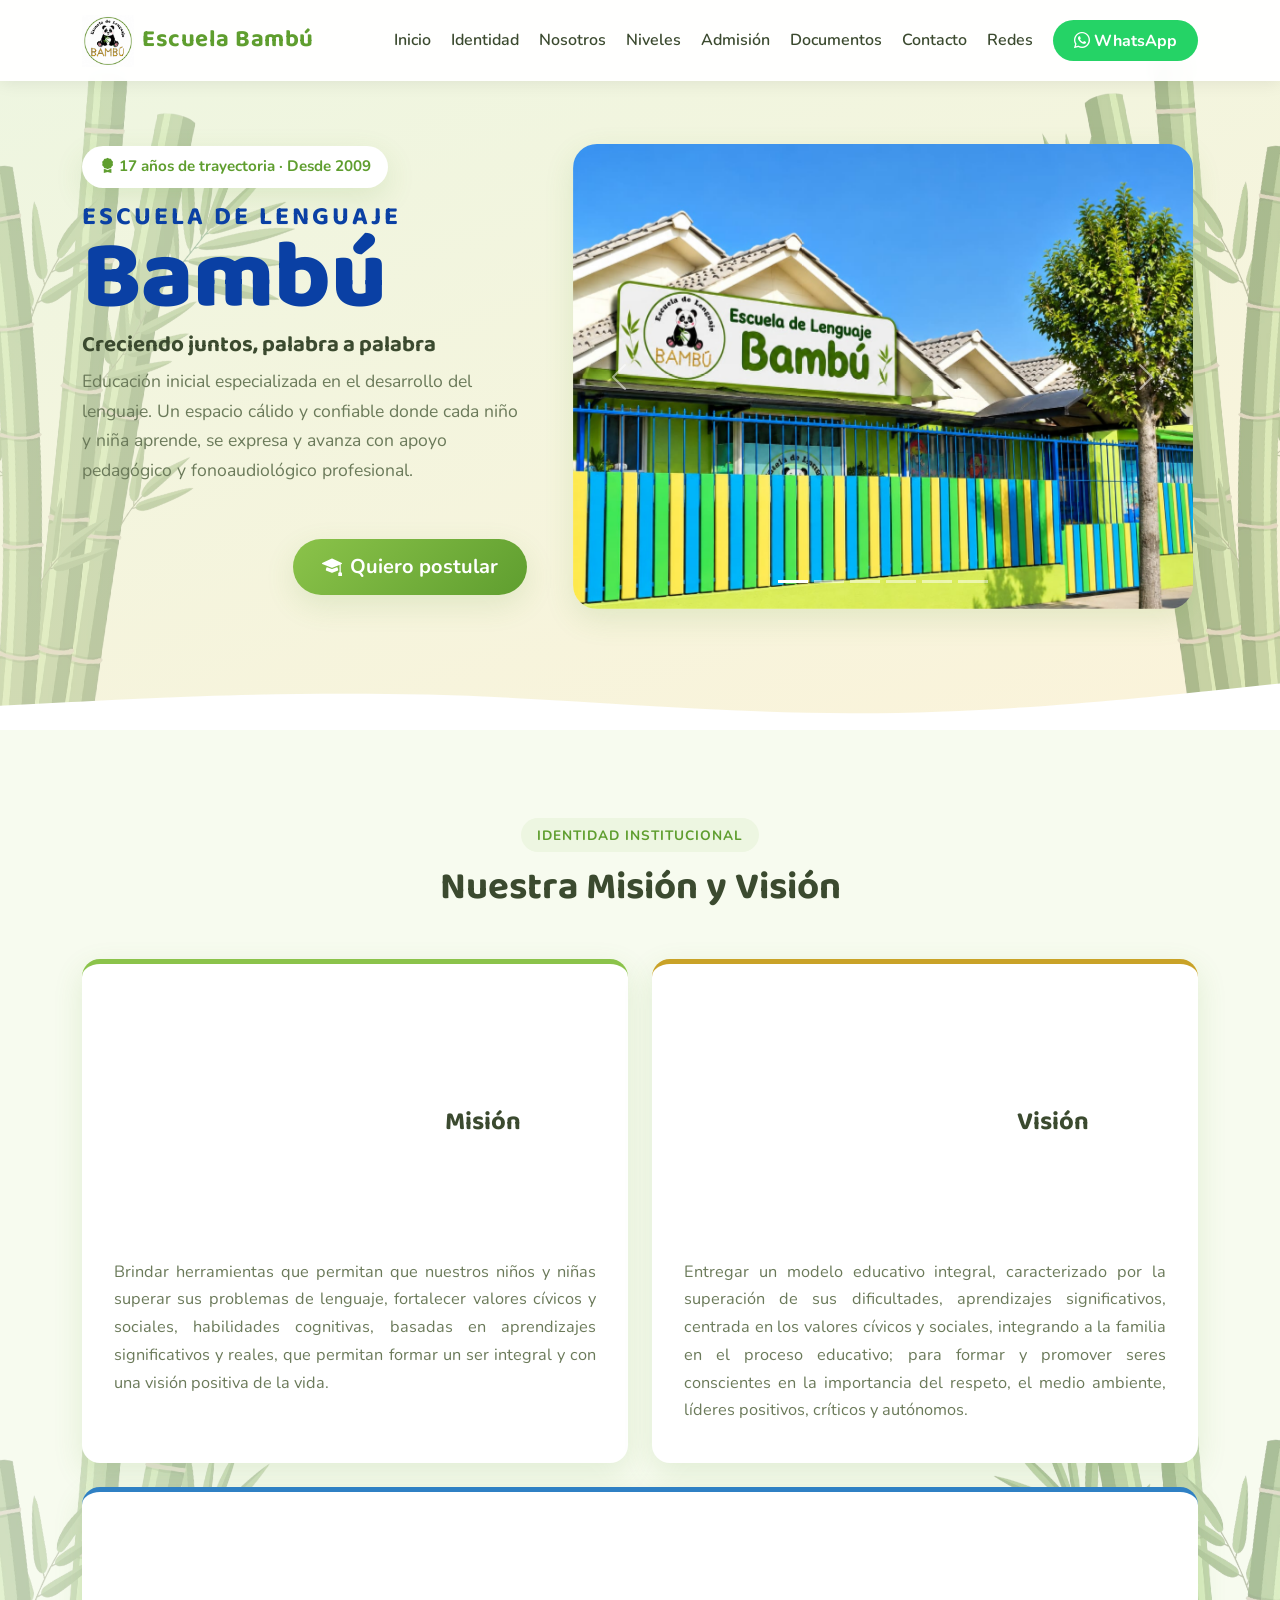
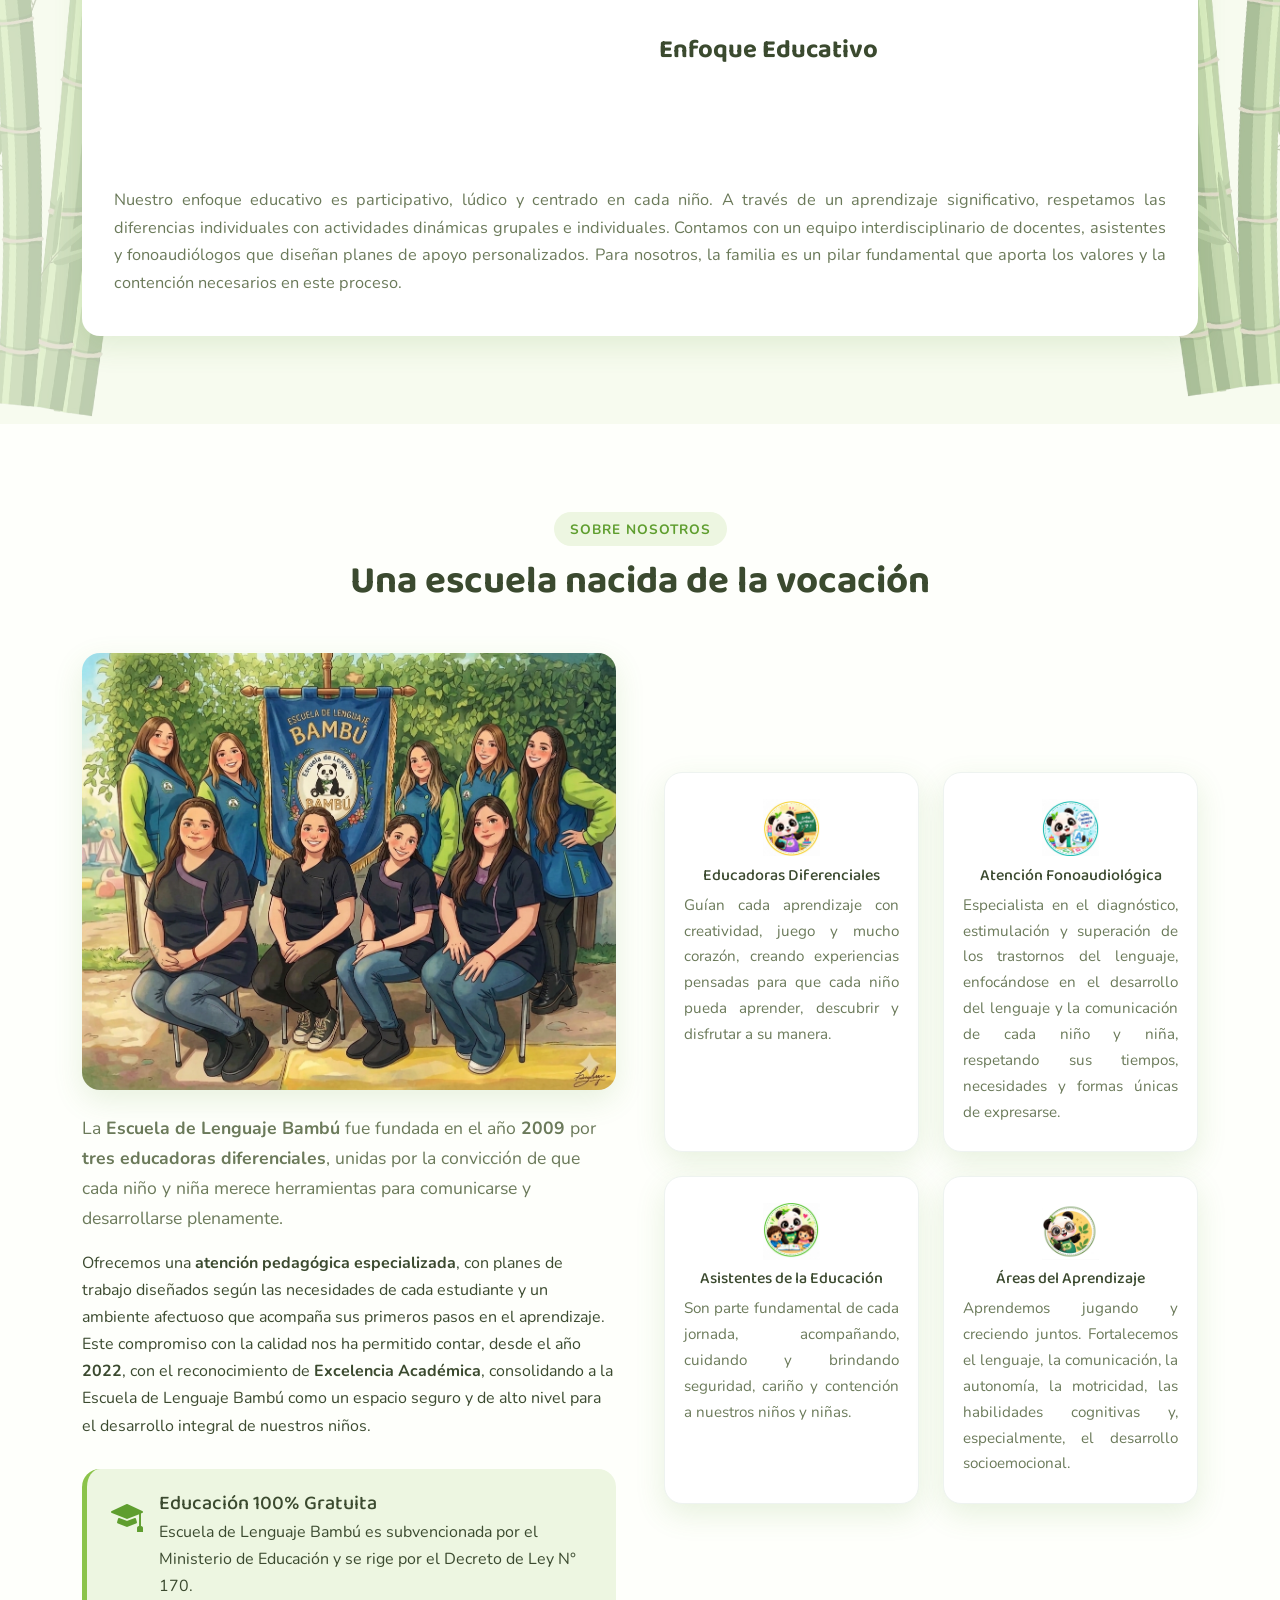
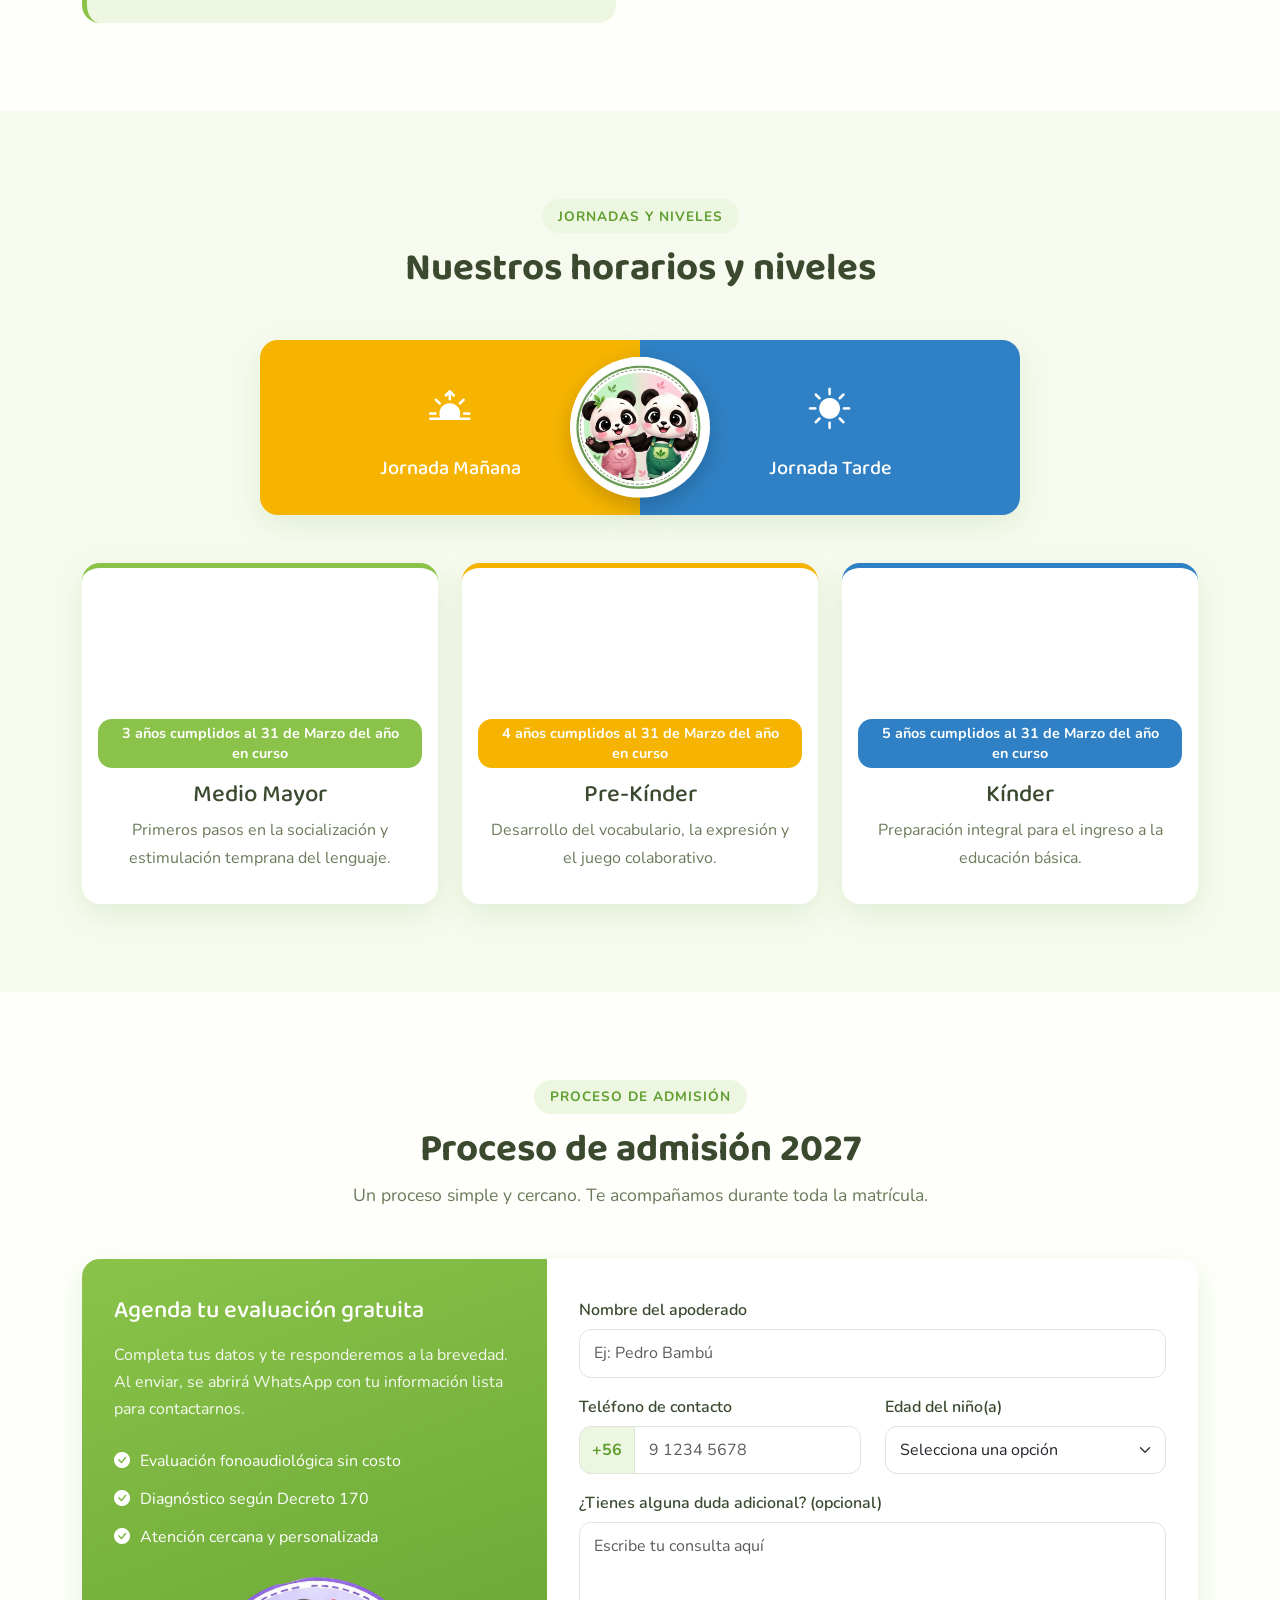
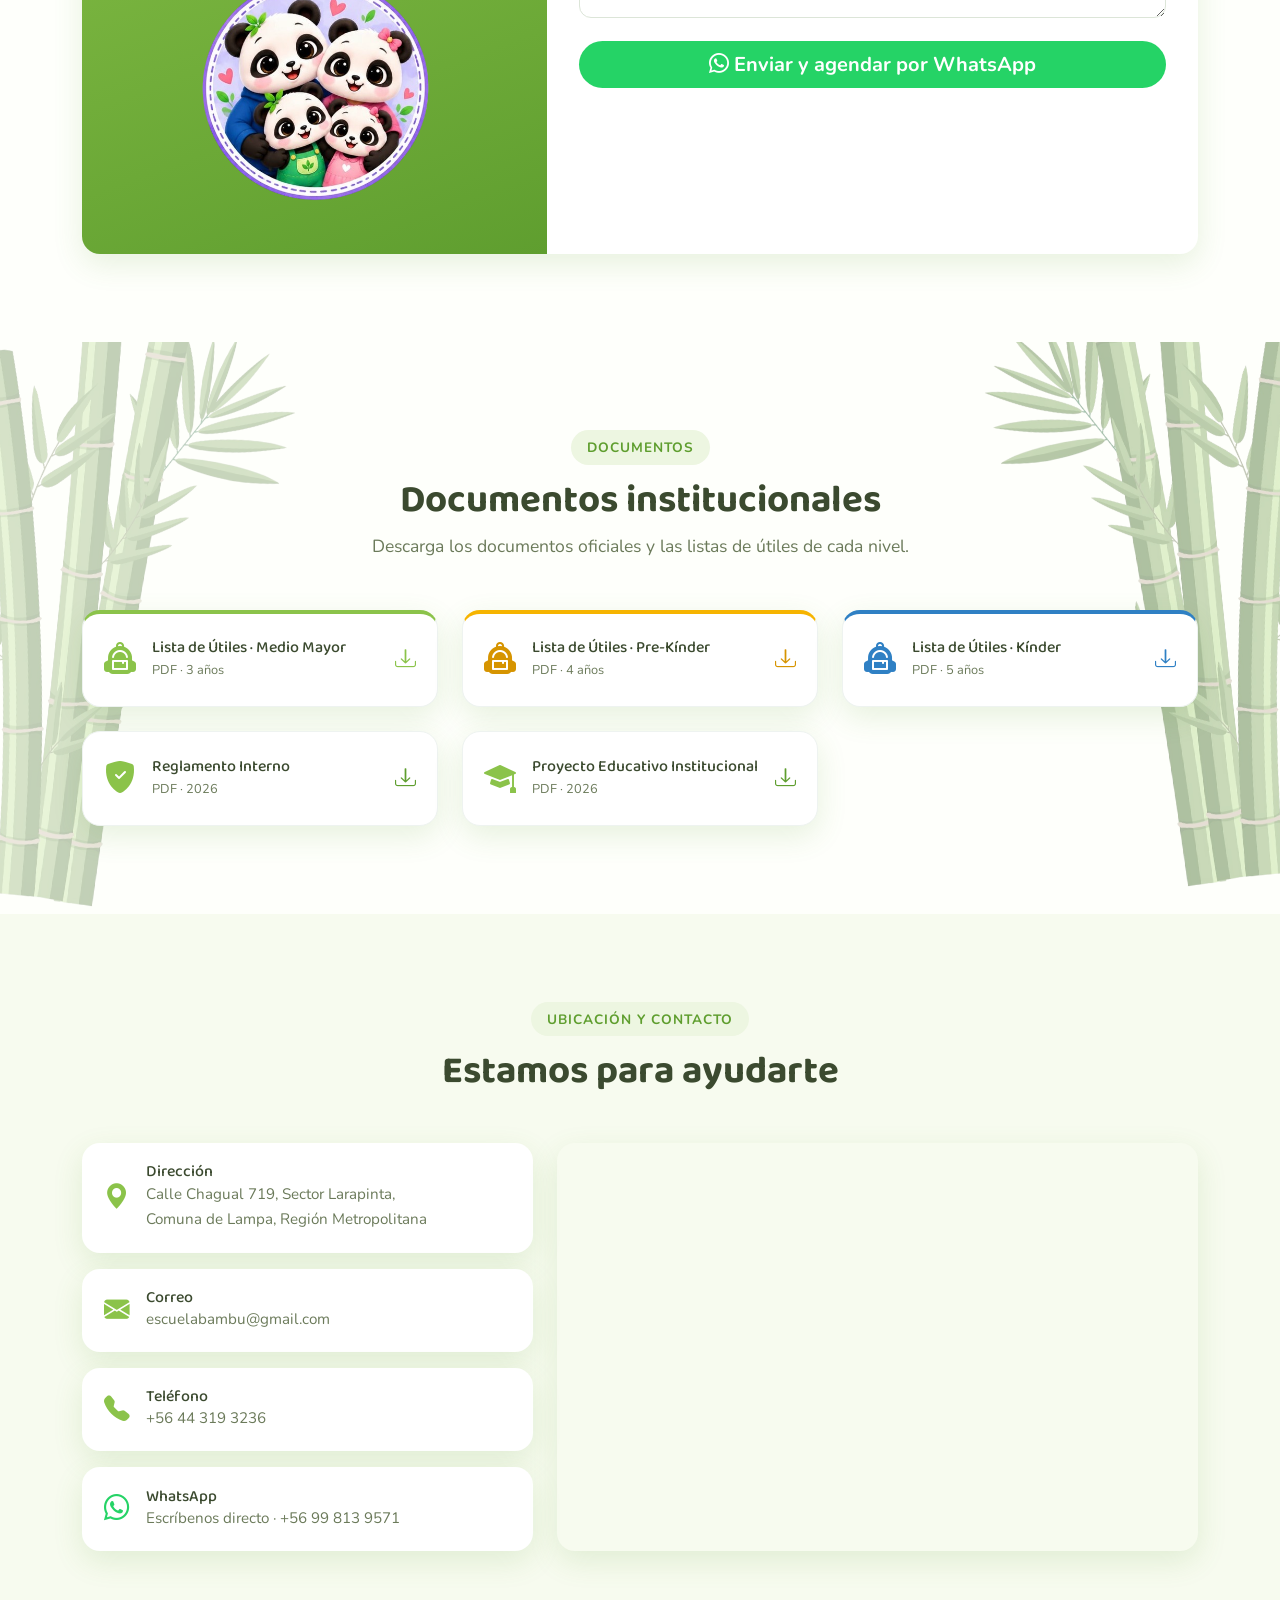
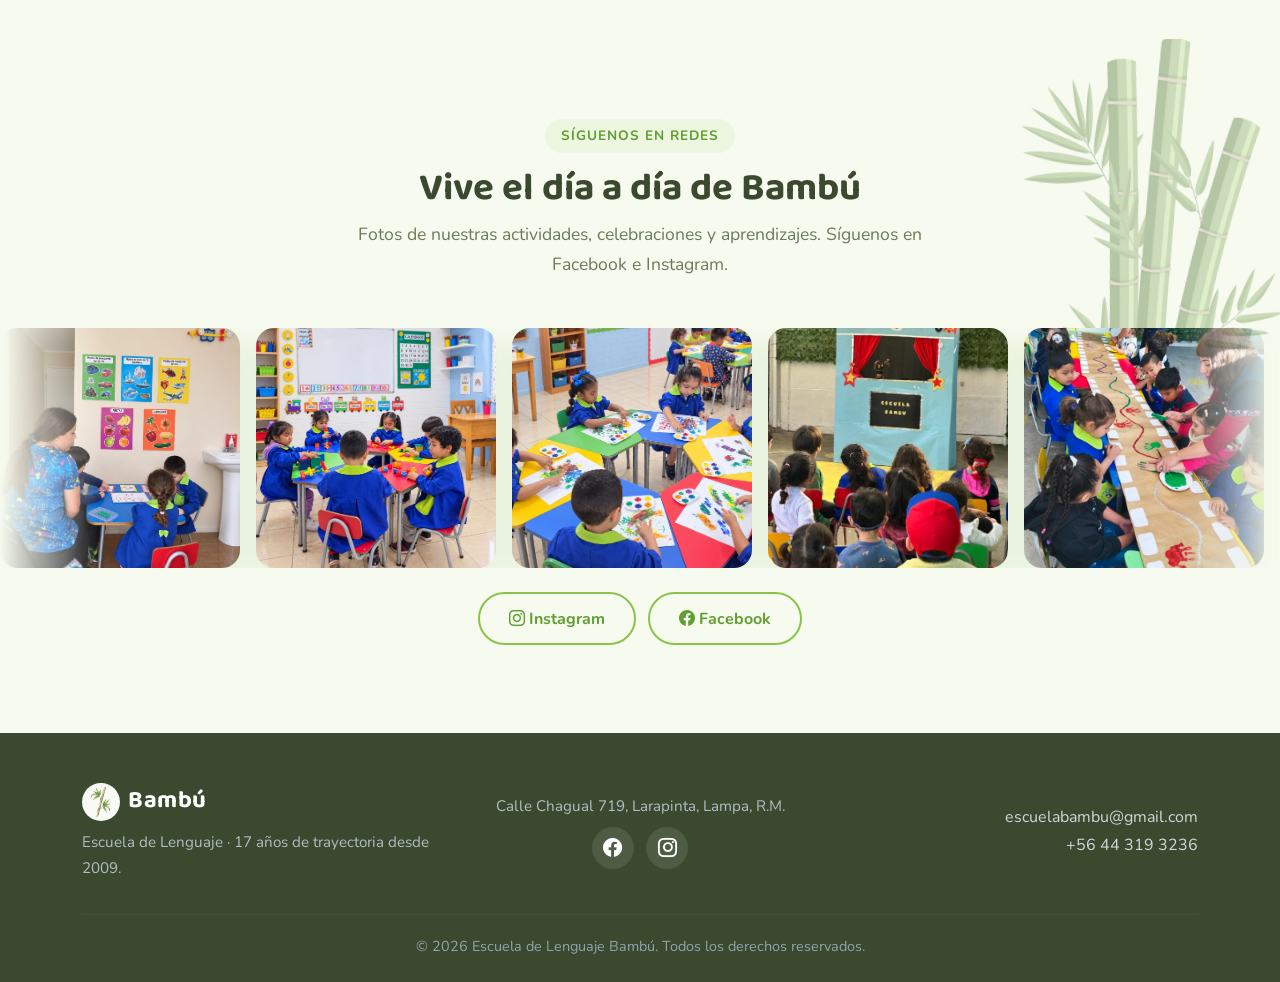
==== commit defee3cb: "Mejorar legibilidad movil: texto alineado, tarjetas en una columna, panda del inicio recortado y sin" ====
--- a/index.html
+++ b/index.html
@@ -6,6 +6,9 @@
   <meta name="description" content="Escuela de Lenguaje Bambú — Educación inicial especializada en el desarrollo del lenguaje. 17 años de trayectoria desde 2009. Lampa, Región Metropolitana." />
   <title>Escuela de Lenguaje Bambú | Educación inicial y desarrollo del lenguaje</title>
 
+  <!-- URL canónica (versión oficial de la página para buscadores) -->
+  <link rel="canonical" href="https://www.escuelabambu.cl/" />
+
   <!-- Open Graph (cómo se ve el enlace al compartir en WhatsApp, Facebook, etc.) -->
   <meta property="og:type" content="website" />
   <meta property="og:locale" content="es_CL" />
@@ -13,19 +16,51 @@
   <meta property="og:title" content="Escuela de Lenguaje Bambú | Educación inicial y desarrollo del lenguaje" />
   <meta property="og:description" content="Educación inicial especializada en el desarrollo del lenguaje. 17 años de trayectoria, apoyo fonoaudiológico y educación 100% gratuita en Lampa, Región Metropolitana." />
   <meta property="og:url" content="https://www.escuelabambu.cl/" />
-  <meta property="og:image" content="https://www.escuelabambu.cl/assets/logo_bambu.jpeg" />
-  <meta property="og:image:alt" content="Logo de la Escuela de Lenguaje Bambú" />
+  <meta property="og:image" content="https://www.escuelabambu.cl/assets/escuela_portada01.jpeg" />
+  <meta property="og:image:alt" content="Frontis de la Escuela de Lenguaje Bambú" />
 
   <!-- Twitter Card -->
   <meta name="twitter:card" content="summary_large_image" />
   <meta name="twitter:title" content="Escuela de Lenguaje Bambú" />
   <meta name="twitter:description" content="Educación inicial especializada en el desarrollo del lenguaje. 17 años de trayectoria en Lampa, Región Metropolitana." />
-  <meta name="twitter:image" content="https://www.escuelabambu.cl/assets/logo_bambu.jpeg" />
+  <meta name="twitter:image" content="https://www.escuelabambu.cl/assets/escuela_portada01.jpeg" />
 
   <!-- Favicon (ícono de la pestaña) -->
   <link rel="icon" href="favicon.ico" sizes="any" />
   <link rel="icon" type="image/jpeg" href="assets/logo_bambu.jpeg" />
   <link rel="apple-touch-icon" sizes="180x180" href="apple-touch-icon.png" />
+
+  <!-- Datos estructurados (Schema.org) para SEO local -->
+  <script type="application/ld+json">
+  {
+    "@context": "https://schema.org",
+    "@type": "Preschool",
+    "name": "Escuela de Lenguaje Bambú",
+    "description": "Educación inicial especializada en el desarrollo del lenguaje. 17 años de trayectoria desde 2009, con apoyo pedagógico y fonoaudiológico profesional. Educación 100% gratuita en Lampa, Región Metropolitana.",
+    "url": "https://www.escuelabambu.cl/",
+    "logo": "https://www.escuelabambu.cl/assets/logo_bambu.jpeg",
+    "image": "https://www.escuelabambu.cl/assets/escuela_portada01.jpeg",
+    "foundingDate": "2009",
+    "telephone": "+56443193236",
+    "email": "escuelabambu@gmail.com",
+    "address": {
+      "@type": "PostalAddress",
+      "streetAddress": "Calle Chagual 719, Sector Larapinta",
+      "addressLocality": "Lampa",
+      "addressRegion": "Región Metropolitana",
+      "addressCountry": "CL"
+    },
+    "geo": {
+      "@type": "GeoCoordinates",
+      "latitude": -33.29484908956177,
+      "longitude": -70.88483942352032
+    },
+    "sameAs": [
+      "https://www.facebook.com/escueladelenguajebambu",
+      "https://www.instagram.com/escueladelenguajebambu"
+    ]
+  }
+  </script>
 
   <!-- Bootstrap 5 CSS -->
   <link href="https://cdn.jsdelivr.net/npm/bootstrap@5.3.3/dist/css/bootstrap.min.css" rel="stylesheet"
@@ -38,7 +73,7 @@
   <link href="https://fonts.googleapis.com/css2?family=Baloo+2:wght@500;600;700;800&family=Comfortaa:wght@500;600;700&family=Fredoka:wght@500;600;700&family=Nunito:wght@400;600;700;800&family=Poppins:wght@400;500;600;700&family=Quicksand:wght@500;600;700&display=swap" rel="stylesheet" />
 
   <!-- CSS base (estructura del sitio) -->
-  <link rel="stylesheet" href="css/styles.css?v=3" />
+  <link rel="stylesheet" href="css/styles.css?v=5" />
 
   <!-- ============================================================
        TEMA ACTIVO — cambia SOLO esta línea para probar cada paleta:
@@ -89,7 +124,7 @@
     <img src="assets/bambues.png" alt="" class="bamboo-deco bamboo-deco-tl" aria-hidden="true" />
     <img src="assets/bambues.png" alt="" class="bamboo-deco bamboo-deco-left" aria-hidden="true" />
     <div class="container">
-      <div class="row align-items-center g-5">
+      <div class="row align-items-center gx-4 gx-lg-5 gy-5">
         <div class="col-lg-5 text-center text-lg-start">
           <span class="badge-trayectoria mb-3">
             <i class="bi bi-award-fill" aria-hidden="true"></i> <span class="anios-trayectoria">17</span> años de trayectoria · Desde 2009
@@ -226,7 +261,7 @@
         <span class="section-eyebrow">Sobre nosotros</span>
         <h2 class="section-title">Una escuela nacida de la vocación</h2>
       </div>
-      <div class="row align-items-center g-5">
+      <div class="row align-items-center gx-4 gx-lg-5 gy-5">
         <div class="col-lg-6">
           <img src="assets/equipo-bambu.jpg" alt="Equipo de educadoras de la Escuela de Lenguaje Bambú" class="img-fluid rounded-media mb-4" />
           <p class="lead-text">
@@ -252,7 +287,7 @@
         </div>
         <div class="col-lg-6">
           <div class="row g-4">
-            <div class="col-6">
+            <div class="col-12 col-md-6">
               <div class="value-card">
                 <img src="assets/panda_profe.png" alt="Educadora diferencial" class="value-card-img" />
                 <h3 class="h6">Educadoras Diferenciales</h3>
@@ -260,7 +295,7 @@
                   para que cada niño pueda aprender, descubrir y disfrutar a su manera.</p>
               </div>
             </div>
-            <div class="col-6">
+            <div class="col-12 col-md-6">
               <div class="value-card">
                 <img src="assets/panda_fono.png" alt="Atención fonoaudiológica" class="value-card-img" />
                 <h3 class="h6">Atención Fonoaudiológica</h3>
@@ -269,7 +304,7 @@
                   tiempos, necesidades y formas únicas de expresarse.</p>
               </div>
             </div>
-            <div class="col-6">
+            <div class="col-12 col-md-6">
               <div class="value-card">
                 <img src="assets/Panda_asistente.png" alt="Asistente de la educación" class="value-card-img" />
                 <h3 class="h6">Asistentes de la Educación</h3>
@@ -277,7 +312,7 @@
                   contención a nuestros niños y niñas.</p>
               </div>
             </div>
-            <div class="col-6">
+            <div class="col-12 col-md-6">
               <div class="value-card">
                 <img src="assets/Panda_lentes.jpeg" alt="Áreas del aprendizaje" class="value-card-img" />
                 <h3 class="h6">Áreas del Aprendizaje</h3>
@@ -516,7 +551,7 @@
               <i class="bi bi-whatsapp" aria-hidden="true"></i>
               <div>
                 <h3 class="h6 mb-0">WhatsApp</h3>
-                <p class="mb-0">Escríbenos directo · +56 99 813 9571</p>
+                <p class="mb-0">Escríbenos directo · +56&nbsp;99&nbsp;813&nbsp;9571</p>
               </div>
             </a>
           </div>
--- a/css/styles.css
+++ b/css/styles.css
@@ -734,3 +734,59 @@
   background: var(--primario-osc);
   transform: translateY(-3px);
 }
+
+/* ==========================================================================
+   Ajustes de legibilidad para celulares y tablet
+   Anchos de referencia: 360, 375, 390, 393, 412, 430 (celulares) y 768 (tablet)
+   ========================================================================== */
+
+/* Etiqueta de edad: si el texto ocupa dos líneas, no se deforma como píldora */
+.nivel-edad {
+  border-radius: 14px;
+  line-height: 1.35;
+  max-width: calc(100% - 2rem);
+}
+
+/* Celulares grandes y tablet pequeña (hasta 767px): texto alineado a la izquierda
+   y panda más chico para que el título de cada tarjeta no se corte */
+@media (max-width: 767.98px) {
+  .mv-card p,
+  .value-card p { text-align: left; }
+  .mv-icon-img { width: 200px; height: 200px; }
+}
+
+/* Celulares (hasta 575px) */
+@media (max-width: 575.98px) {
+  /* Misión / Visión / Enfoque: panda arriba, título centrado debajo, más ancho útil para el texto */
+  .mv-card { padding: 1.6rem 1.25rem 1.8rem; }
+  .mv-head { flex-direction: column; gap: .3rem; margin-bottom: .9rem; }
+  .mv-icon-img { width: 150px; height: 150px; }
+  .mv-title { font-size: 1.5rem; text-align: center; }
+  .mv-card p { font-size: 1rem; line-height: 1.65; }
+
+  /* Tarjetas de "Nosotros" (ahora en una columna) */
+  .value-card { padding: 1.4rem 1.25rem 1.6rem; }
+  .value-card p { font-size: 1rem; line-height: 1.65; }
+
+  /* Jornadas apiladas: deja espacio para que el panda central no tape los títulos */
+  .jornada-manana { padding-bottom: 3.6rem; }
+  .jornada-tarde { padding-top: 3.6rem; }
+
+  /* Etiquetas de contacto un poco más compactas */
+  .contacto-item { padding: 1rem 1.1rem; gap: .85rem; }
+}
+
+/* Panda animado del inicio en celular y tablet vertical (hero apilado):
+   el video es 16:9 y deja ver un recuadro más claro alrededor del círculo.
+   Se recorta a un cuadrado centrado, se limita al círculo del panda y se agranda. */
+@media (max-width: 991.98px) {
+  .hero-actions { gap: .6rem; }
+  .hero-actions-panda {
+    width: clamp(128px, 38vw, 176px);
+    height: auto;
+    aspect-ratio: 1 / 1;
+    object-fit: cover;
+    border-radius: 50%;
+    clip-path: circle(45% at 50% 50%);
+  }
+}
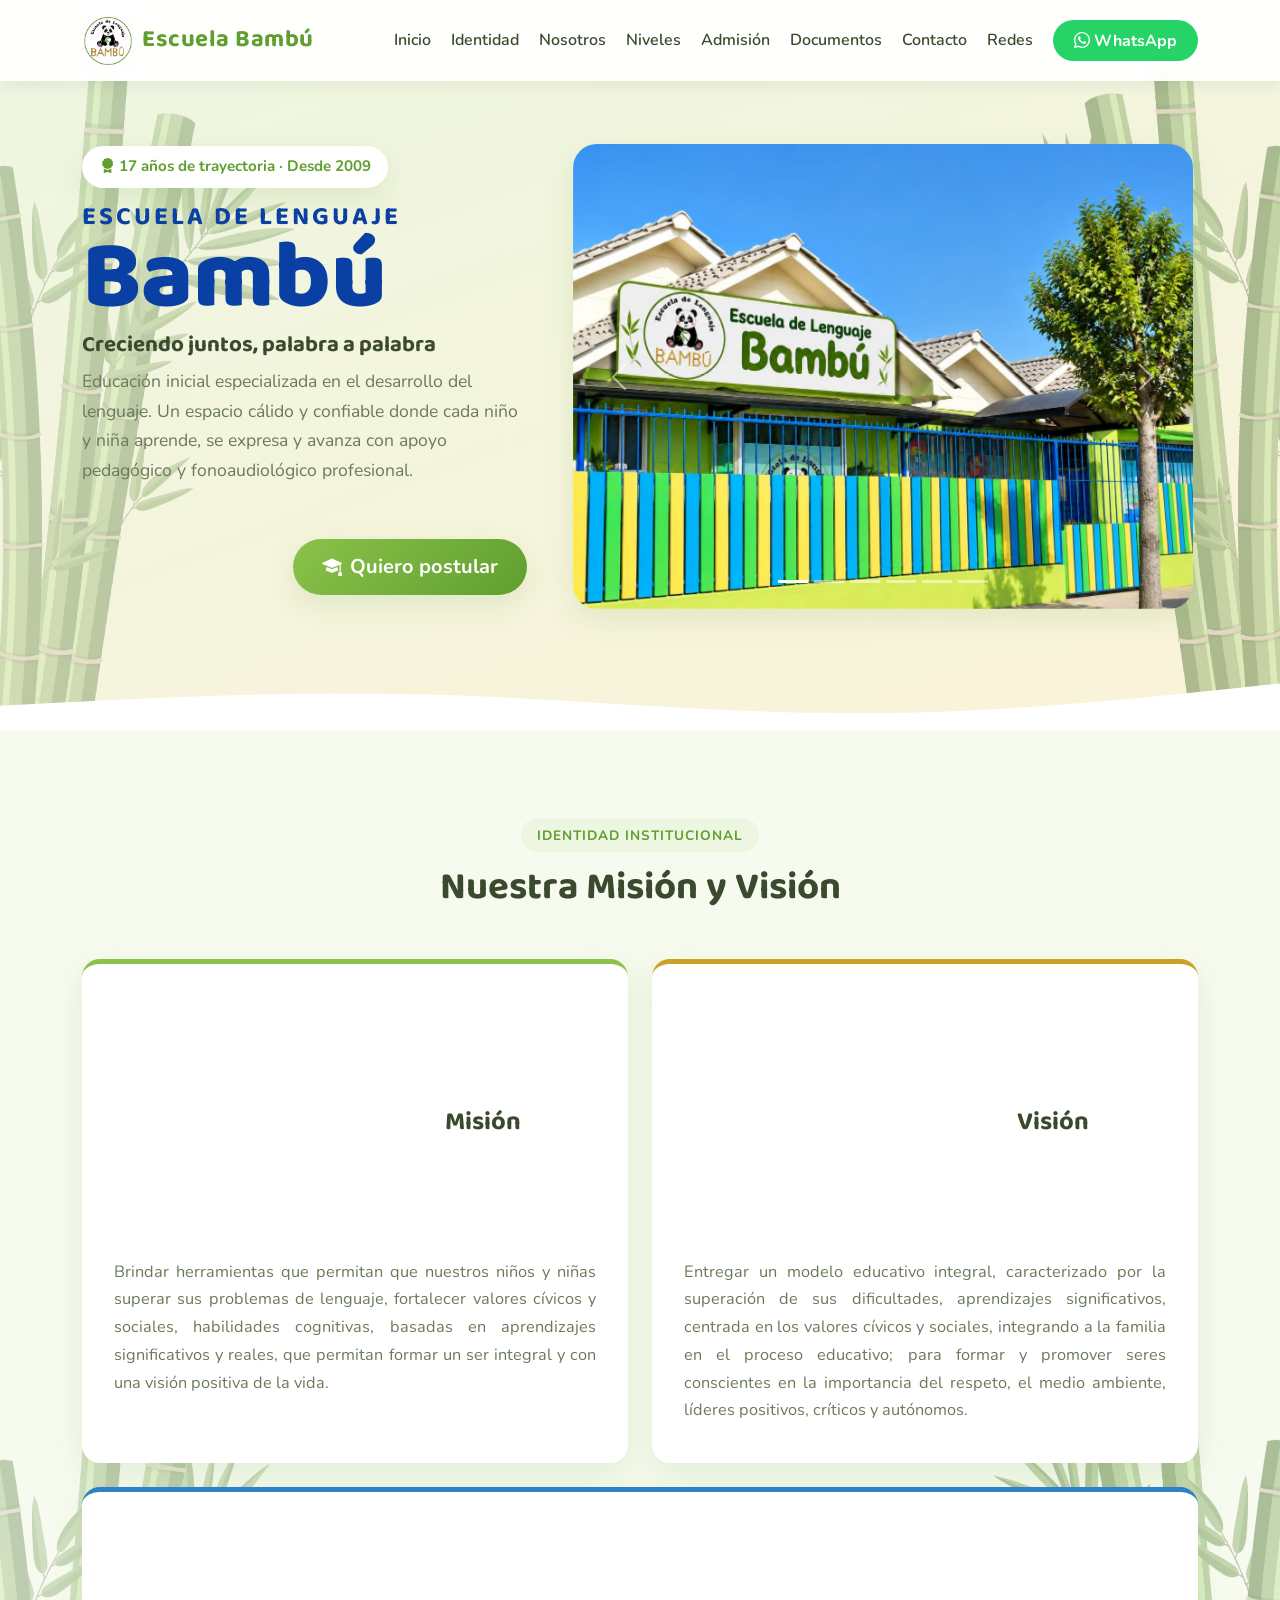
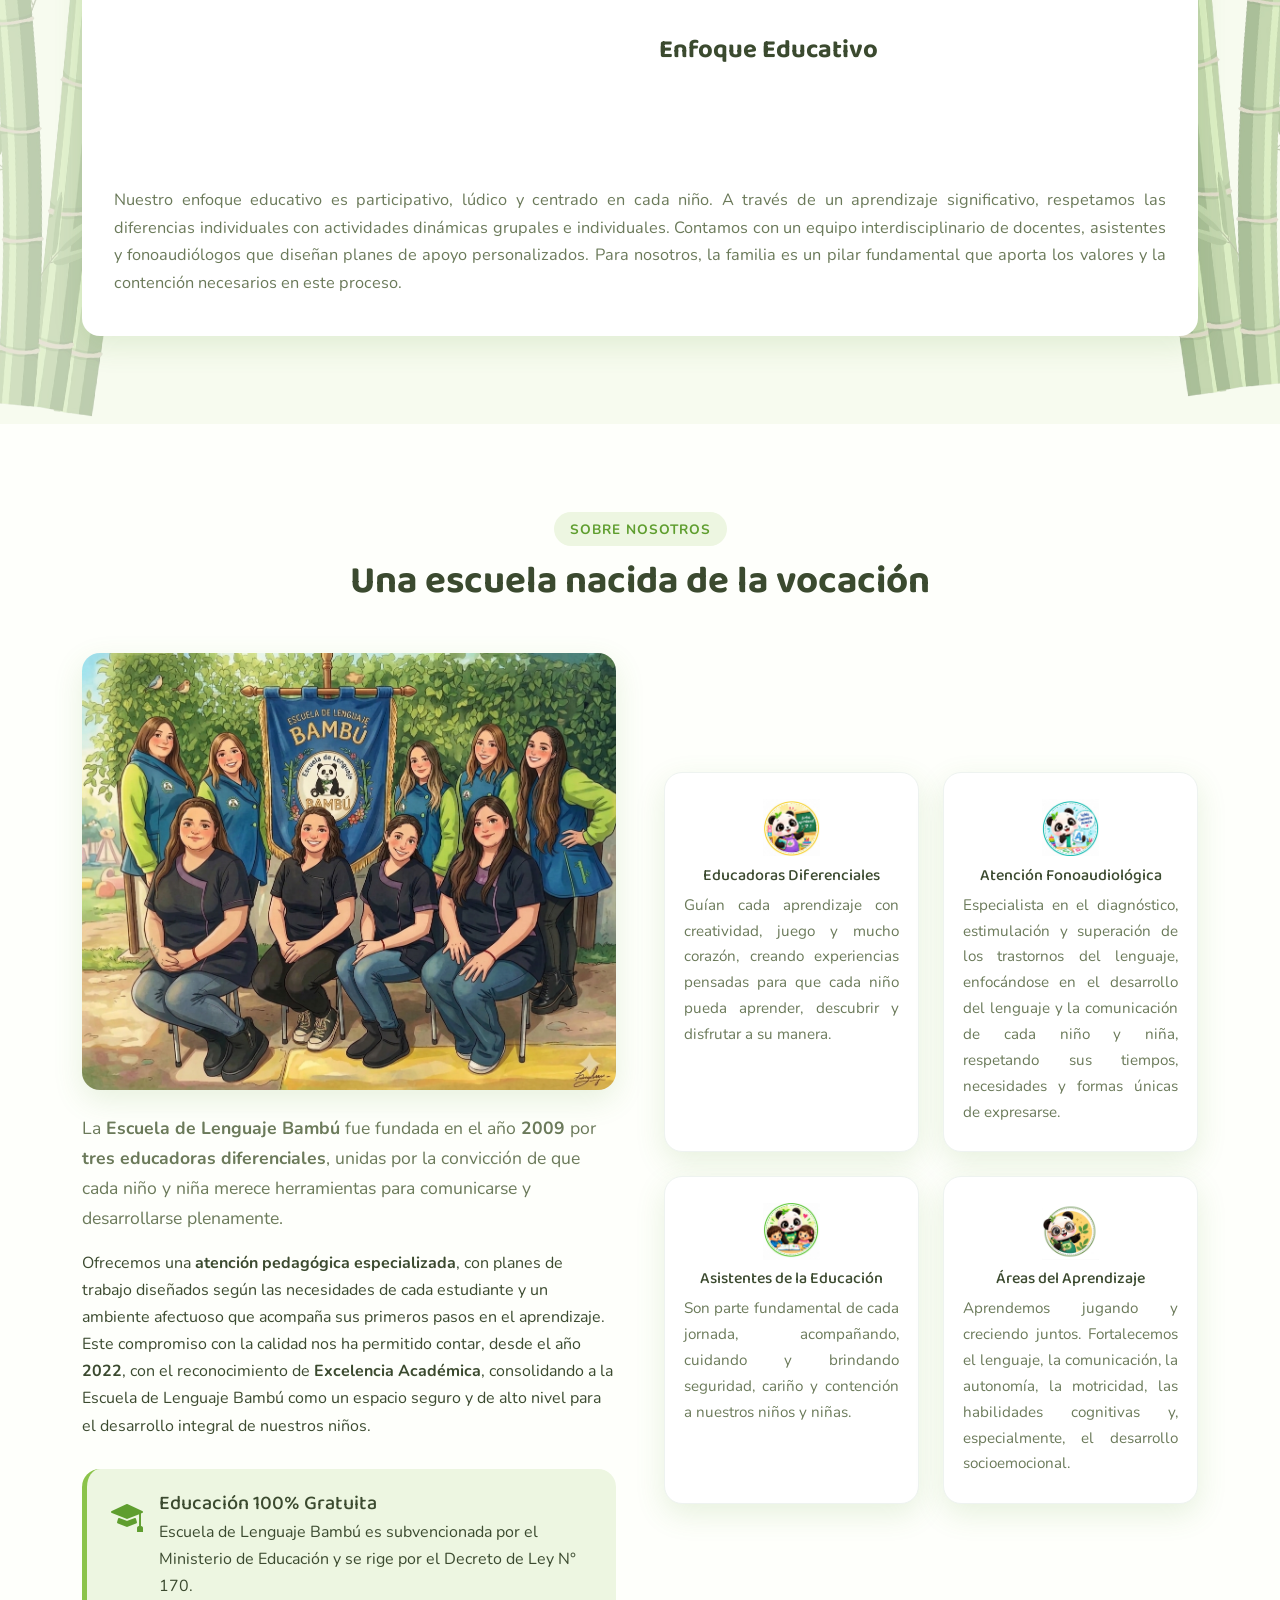
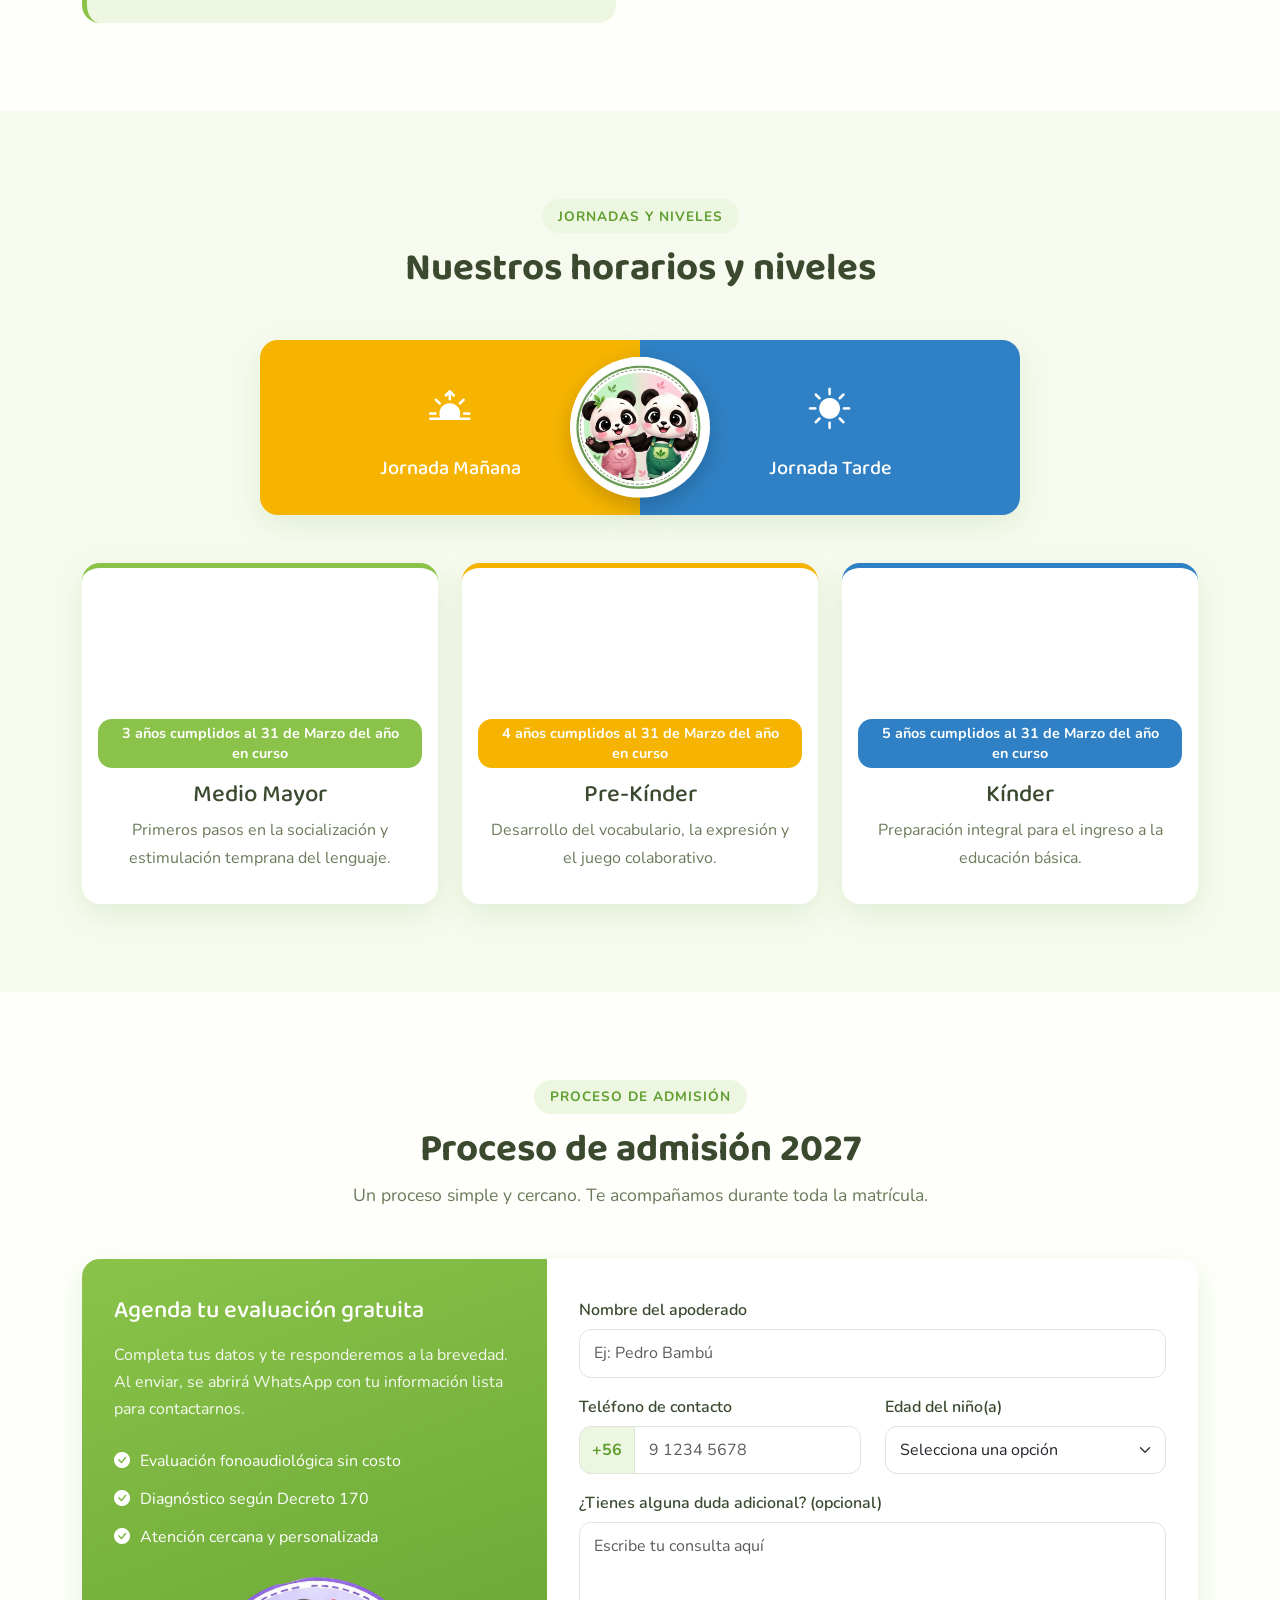
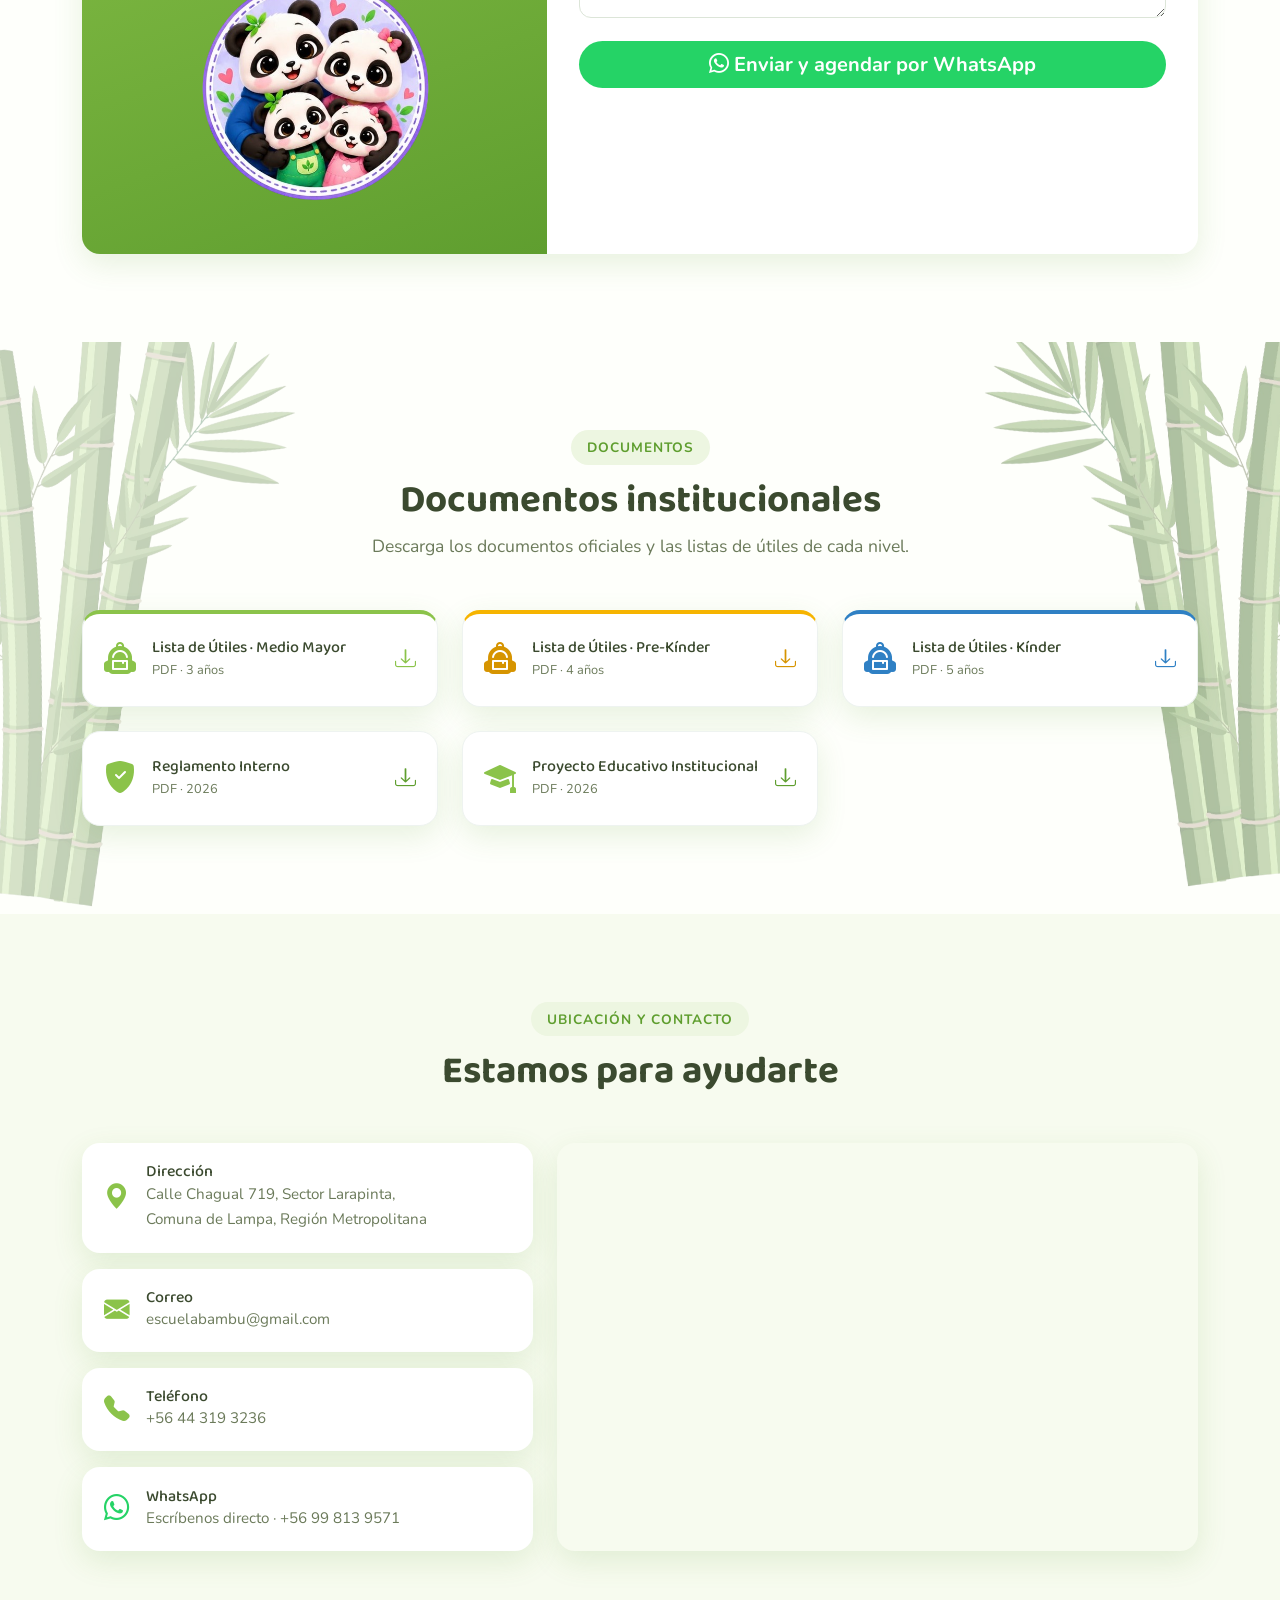
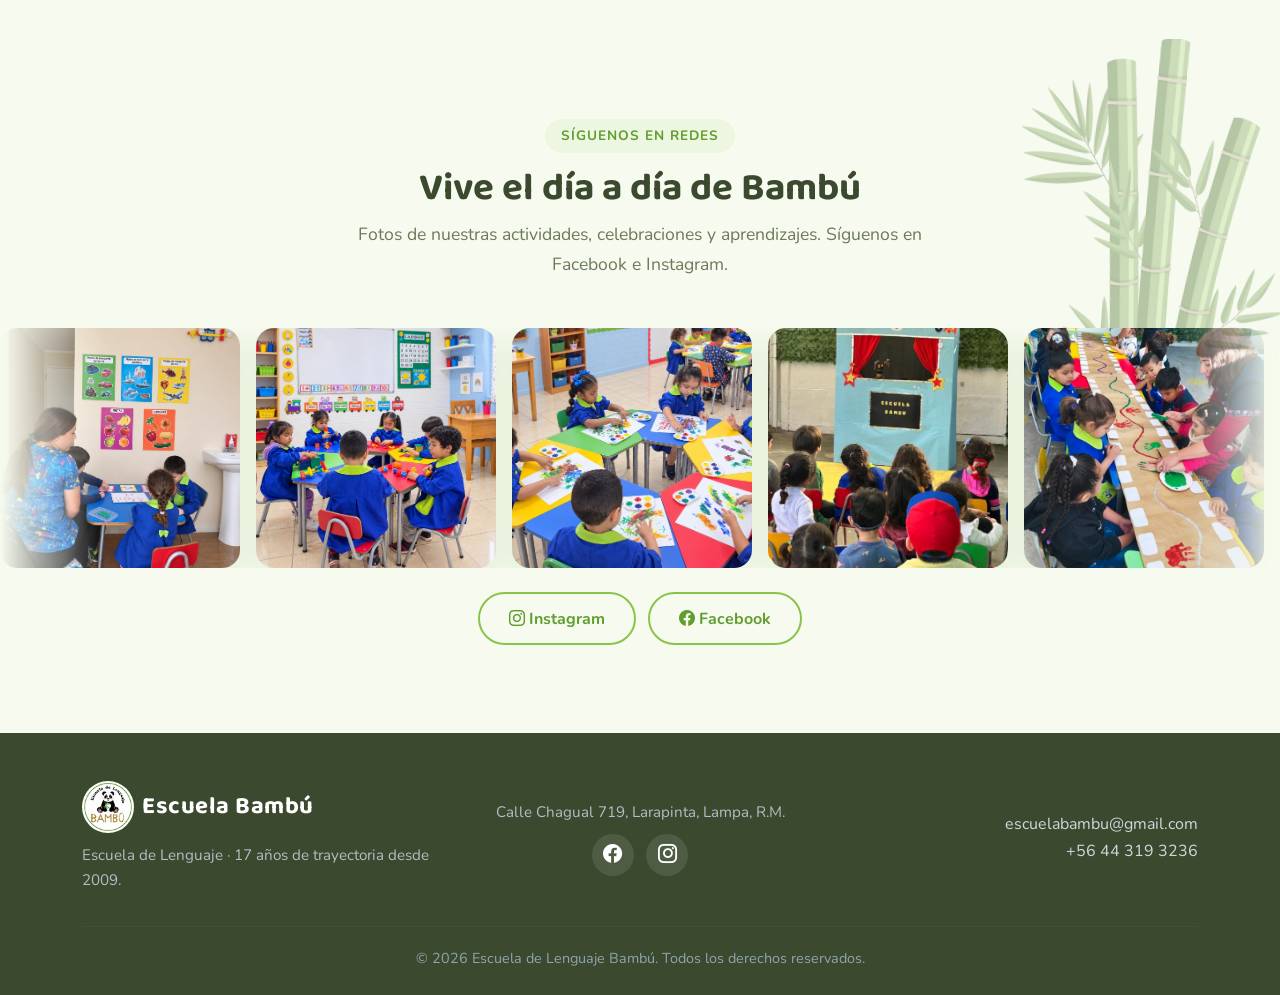
==== commit 9fe8f662: "Usar logo y nombre 'Escuela Bambu' en el pie de pagina" ====
--- a/index.html
+++ b/index.html
@@ -73,7 +73,7 @@
   <link href="https://fonts.googleapis.com/css2?family=Baloo+2:wght@500;600;700;800&family=Comfortaa:wght@500;600;700&family=Fredoka:wght@500;600;700&family=Nunito:wght@400;600;700;800&family=Poppins:wght@400;500;600;700&family=Quicksand:wght@500;600;700&display=swap" rel="stylesheet" />
 
   <!-- CSS base (estructura del sitio) -->
-  <link rel="stylesheet" href="css/styles.css?v=5" />
+  <link rel="stylesheet" href="css/styles.css?v=6" />
 
   <!-- ============================================================
        TEMA ACTIVO — cambia SOLO esta línea para probar cada paleta:
@@ -742,8 +742,8 @@
       <div class="row g-4 align-items-center">
         <div class="col-md-4 text-center text-md-start">
           <a class="navbar-brand d-inline-flex align-items-center gap-2 mb-2" href="#inicio">
-            <img class="brand-leaf" src="assets/rama-hoja-bambu.jpg" alt="Rama de bambú" width="34" height="34" />
-            <span class="brand-text">Bambú</span>
+            <img class="brand-logo" src="assets/logo_bambu.jpeg" alt="Logo Escuela de Lenguaje Bambú" width="52" height="52" />
+            <span class="brand-text">Escuela Bambú</span>
           </a>
           <p class="footer-tagline mb-0">Escuela de Lenguaje · <span class="anios-trayectoria">17</span> años de trayectoria desde 2009.</p>
         </div>
--- a/css/styles.css
+++ b/css/styles.css
@@ -390,6 +390,8 @@
 /* -------------------- Footer -------------------- */
 .footer { background: var(--texto); color: #cfd8dc; padding: 3rem 0 1.5rem; }
 .footer .brand-text { color: #fff; }
+/* El logo es un círculo sobre fondo blanco: en el pie oscuro se recorta a círculo */
+.footer .brand-logo { height: 52px; width: 52px; border-radius: 50%; background: #fff; }
 .footer-tagline, .footer-address { color: #b0bec5; font-size: .95rem; }
 .footer-link { color: #cfd8dc; text-decoration: none; transition: color .2s ease; }
 .footer-link:hover { color: var(--primario); }
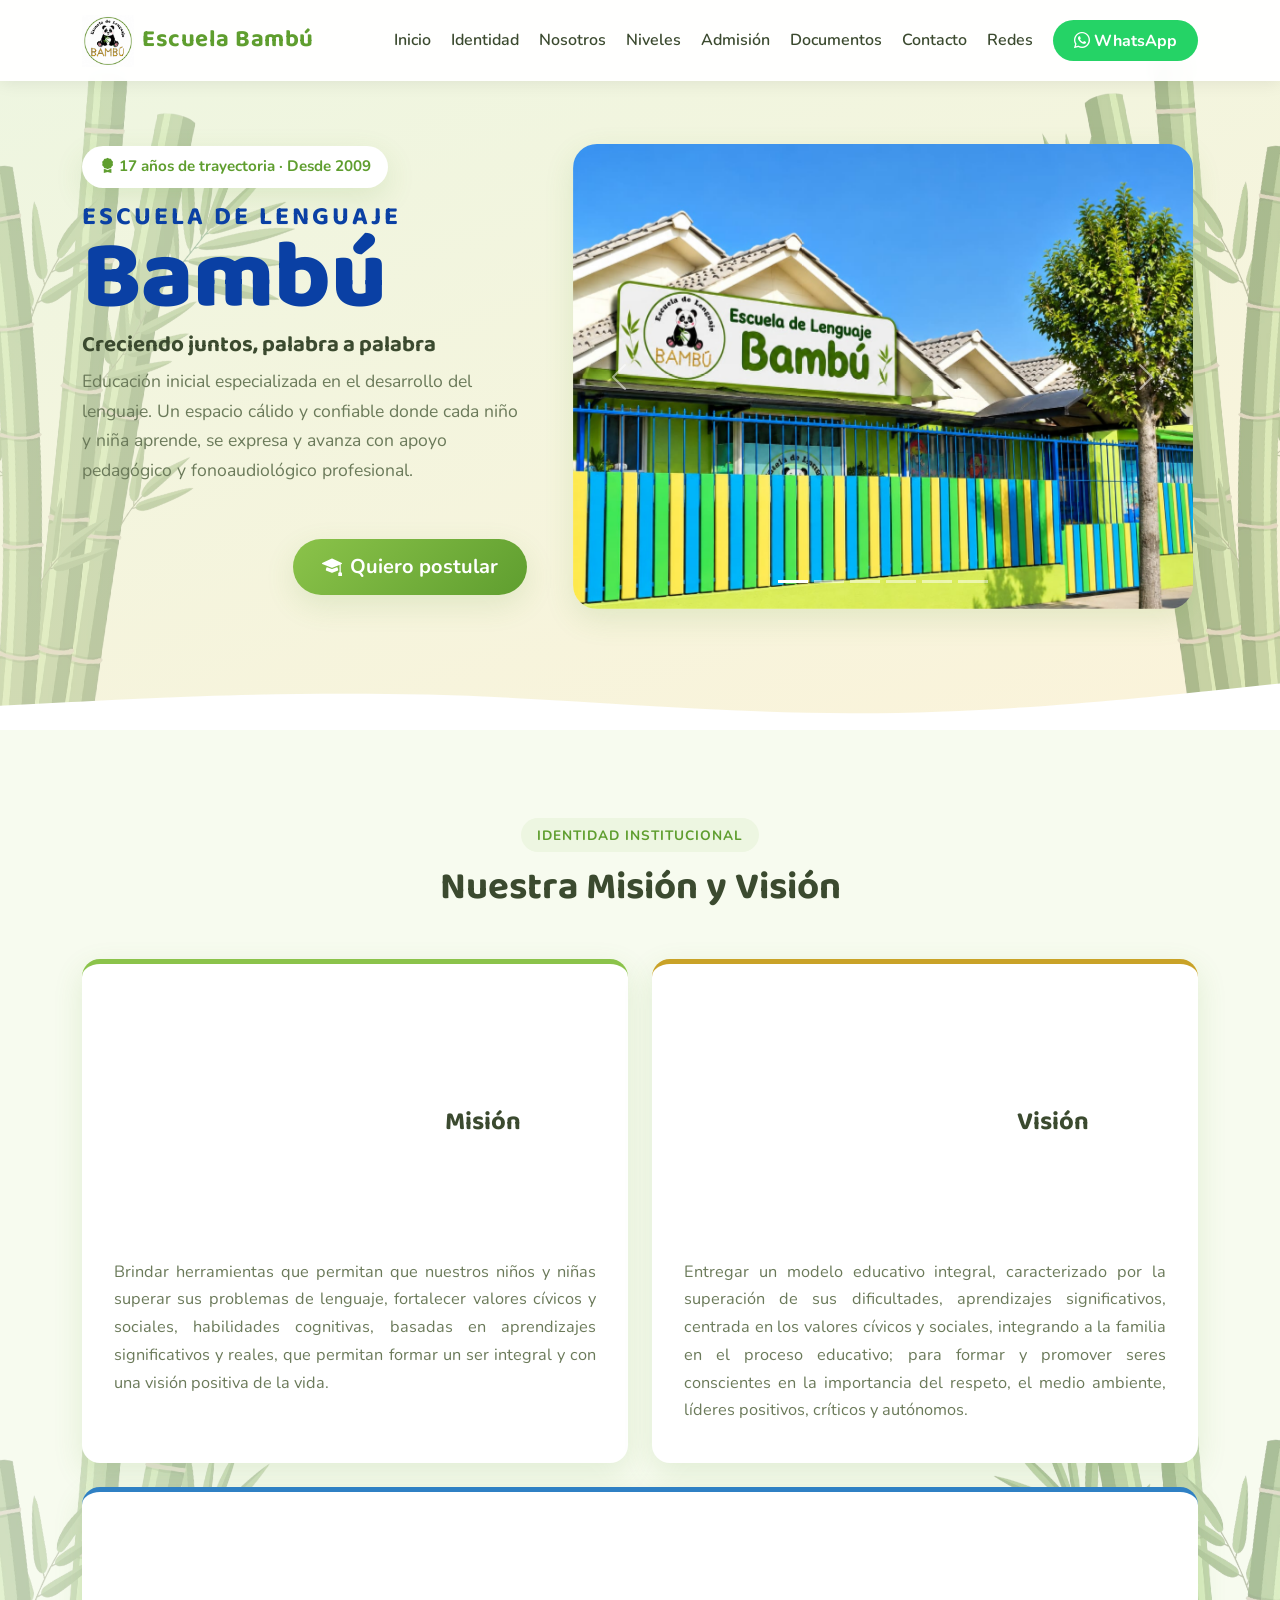
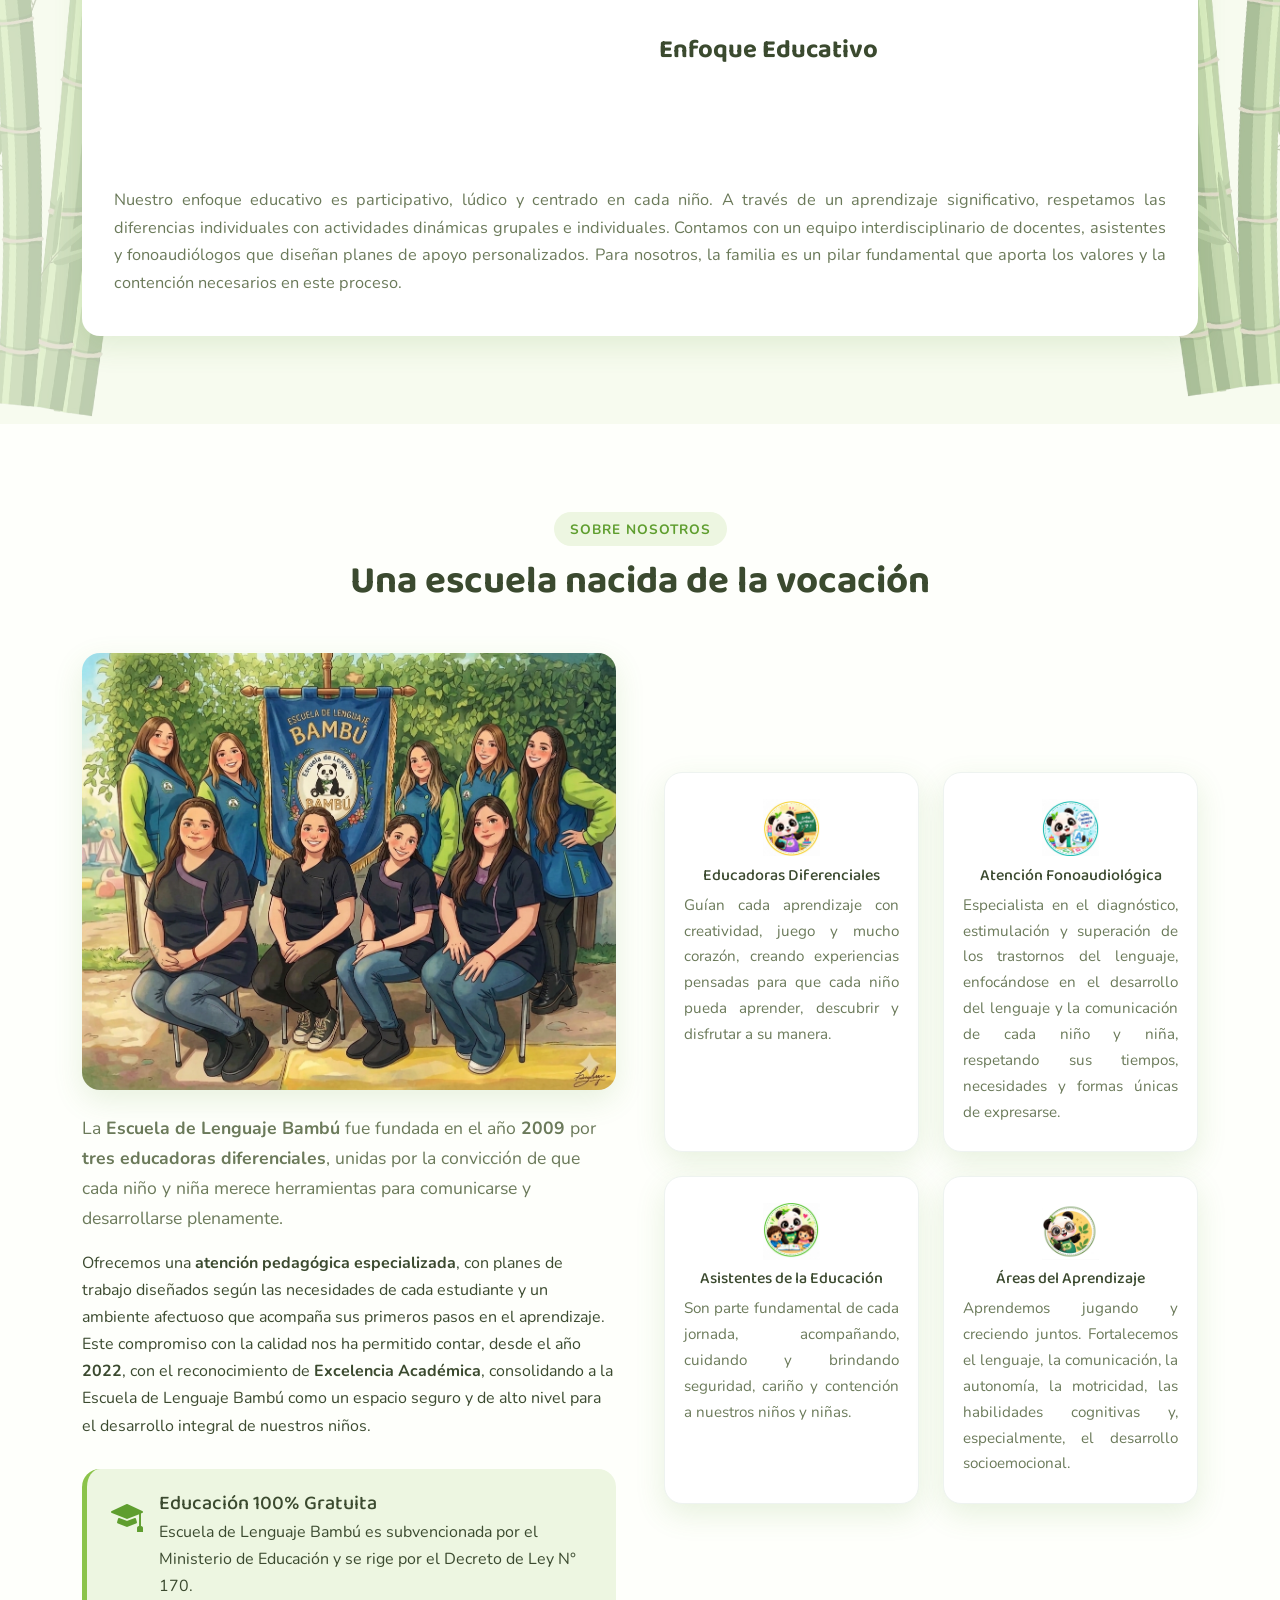
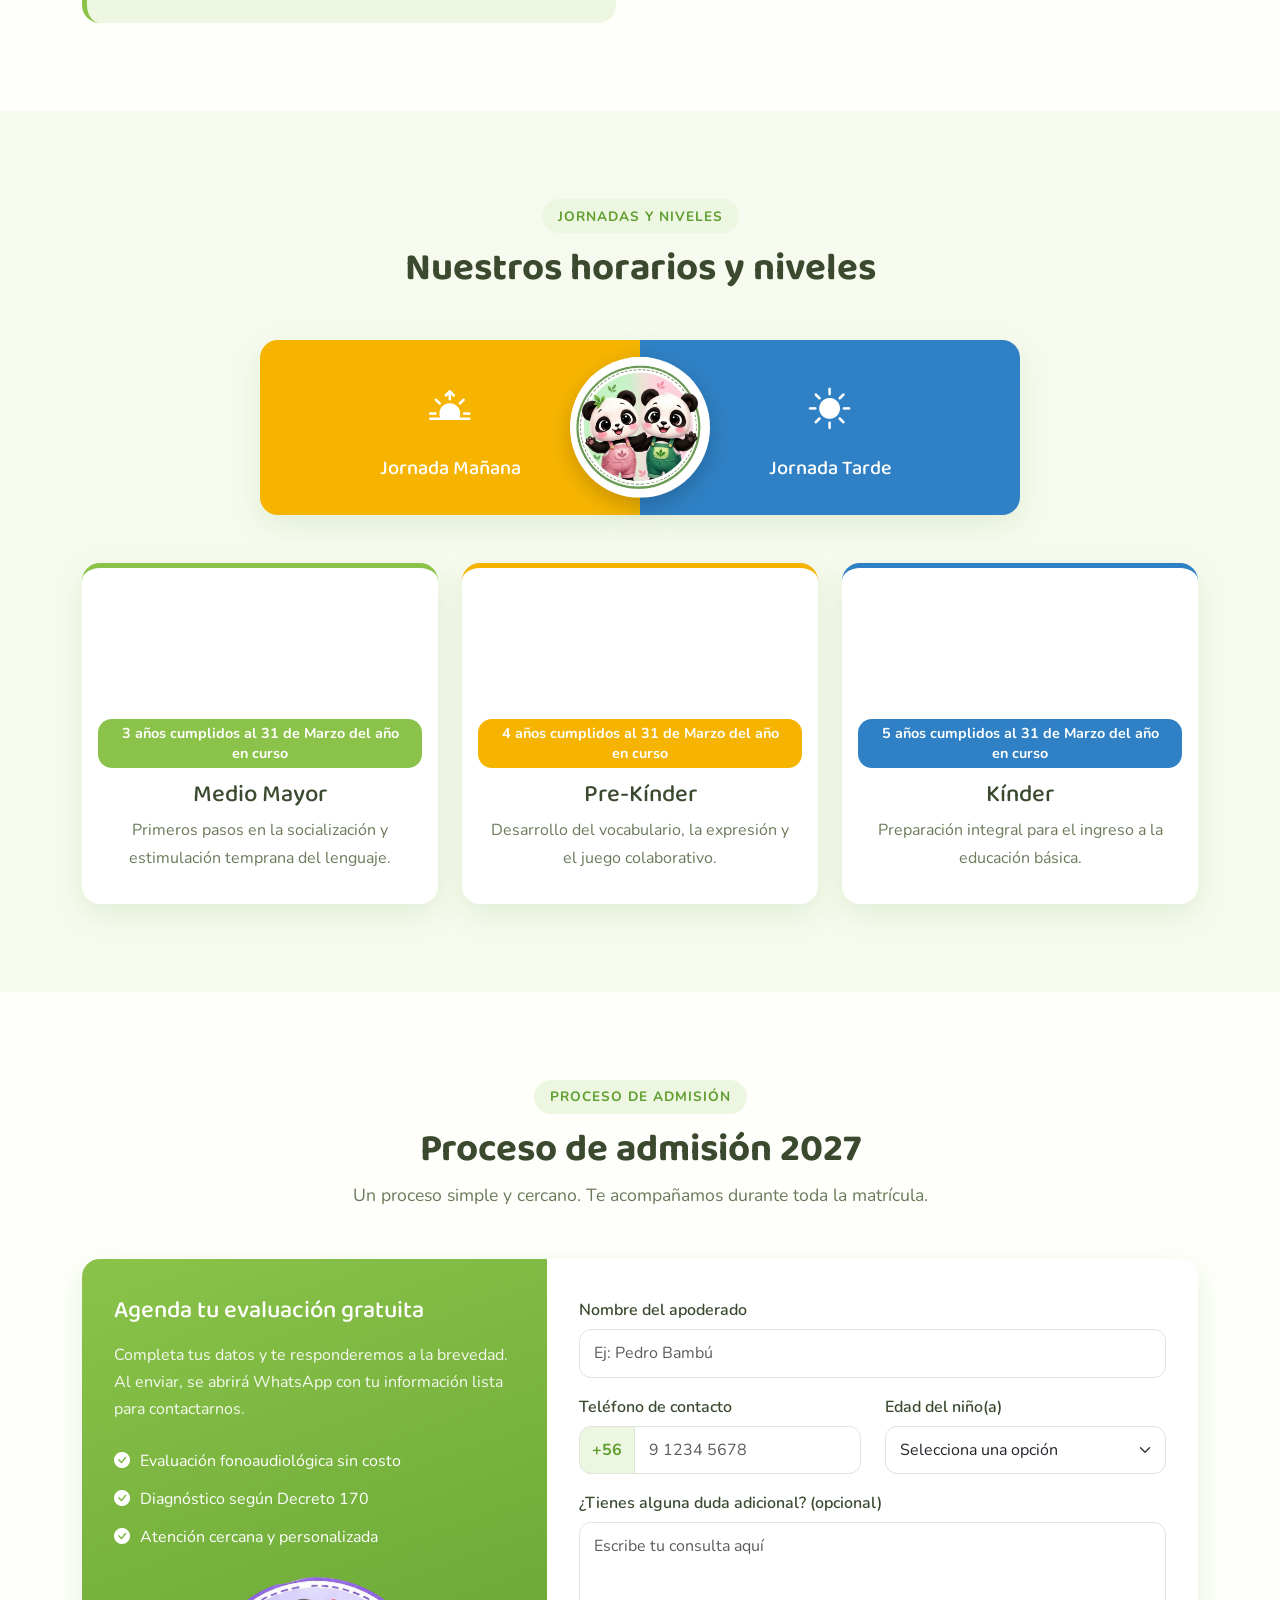
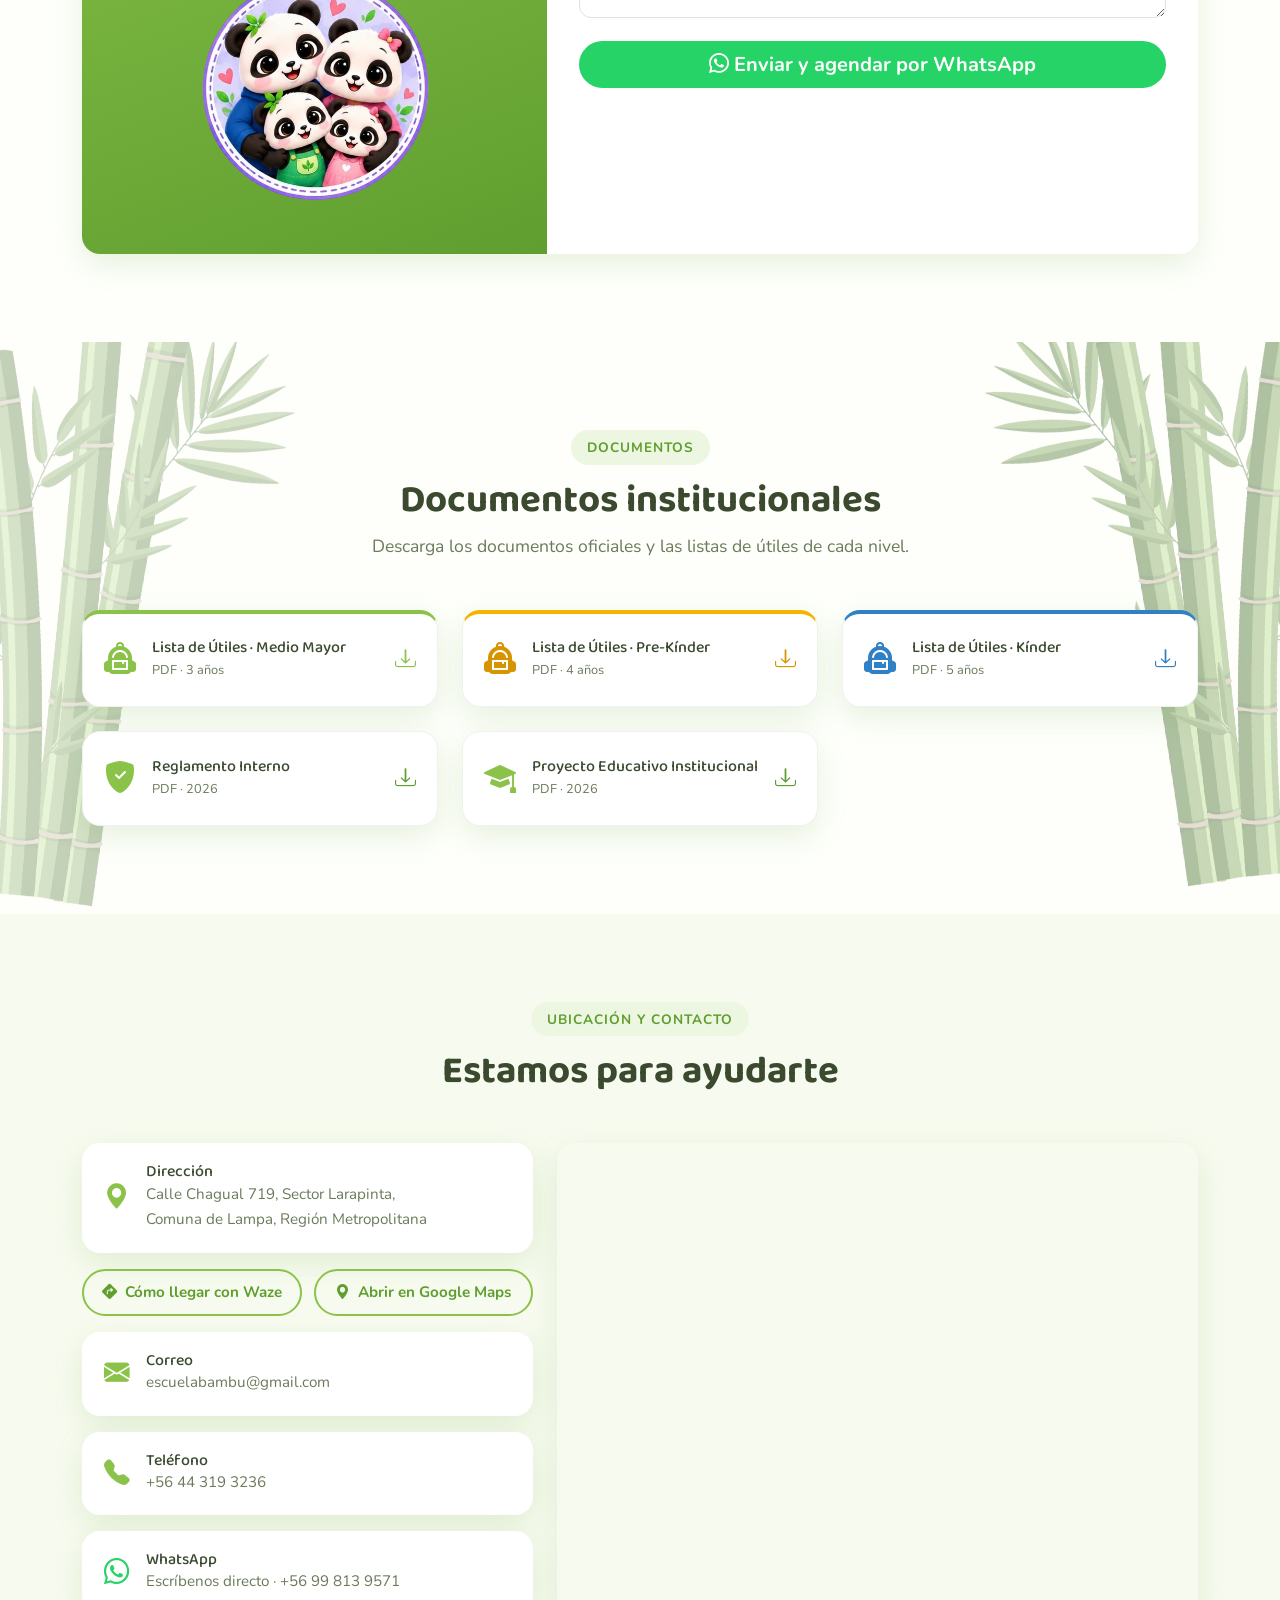
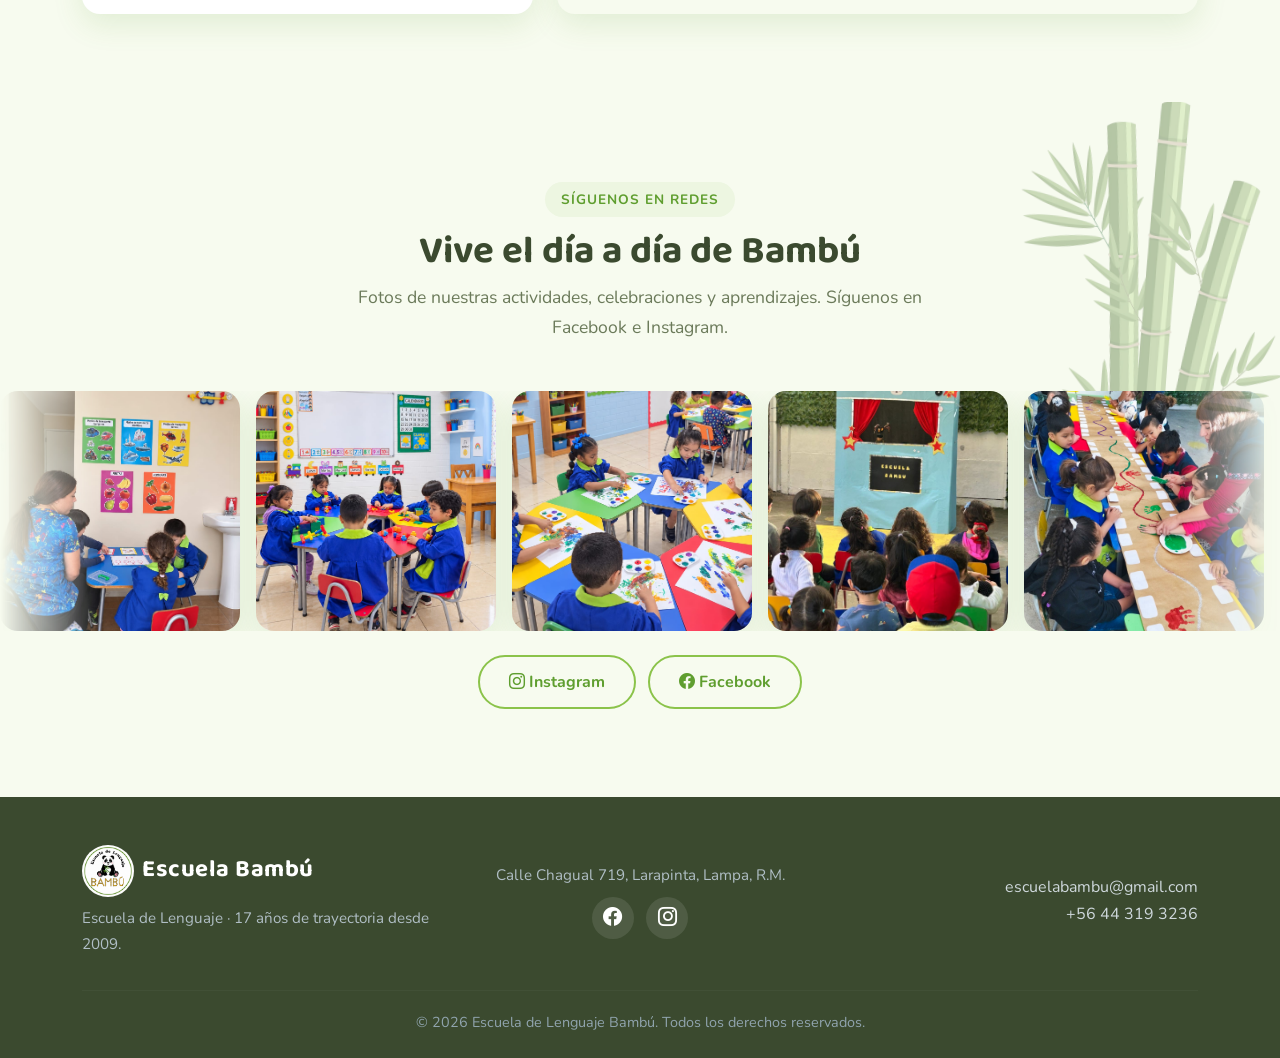
==== commit abaae645: "Agregar botones Como llegar con Waze y Abrir en Google Maps en Contacto" ====
--- a/index.html
+++ b/index.html
@@ -73,7 +73,7 @@
   <link href="https://fonts.googleapis.com/css2?family=Baloo+2:wght@500;600;700;800&family=Comfortaa:wght@500;600;700&family=Fredoka:wght@500;600;700&family=Nunito:wght@400;600;700;800&family=Poppins:wght@400;500;600;700&family=Quicksand:wght@500;600;700&display=swap" rel="stylesheet" />
 
   <!-- CSS base (estructura del sitio) -->
-  <link rel="stylesheet" href="css/styles.css?v=6" />
+  <link rel="stylesheet" href="css/styles.css?v=8" />
 
   <!-- ============================================================
        TEMA ACTIVO — cambia SOLO esta línea para probar cada paleta:
@@ -533,6 +533,14 @@
                 <p class="mb-0">Calle Chagual 719, Sector Larapinta,<br>Comuna de Lampa, Región Metropolitana</p>
               </div>
             </a>
+            <div class="contacto-rutas">
+              <a class="btn btn-bambu-outline" href="https://waze.com/ul?ll=-33.29484909%2C-70.88483942&navigate=yes&zoom=17" target="_blank" rel="noopener">
+                <i class="bi bi-sign-turn-right-fill" aria-hidden="true"></i> Cómo llegar con Waze
+              </a>
+              <a class="btn btn-bambu-outline" href="https://maps.google.com/?q=Calle+Chagual+719+Larapinta+Lampa" target="_blank" rel="noopener">
+                <i class="bi bi-geo-alt-fill" aria-hidden="true"></i> Abrir en Google Maps
+              </a>
+            </div>
             <a class="contacto-item" href="mailto:escuelabambu@gmail.com">
               <i class="bi bi-envelope-fill" aria-hidden="true"></i>
               <div>
--- a/css/styles.css
+++ b/css/styles.css
@@ -381,6 +381,13 @@
 .contacto-item > .bi { font-size: 1.6rem; color: var(--primario); flex-shrink: 0; }
 .contacto-item p { color: var(--texto-suave); font-size: .95rem; }
 .contacto-item-wa > .bi { color: var(--whatsapp); }
+/* Botones "Cómo llegar" (Waze y Google Maps) debajo de la dirección */
+.contacto-rutas { display: flex; flex-wrap: wrap; gap: .75rem; }
+.contacto-rutas .btn {
+  flex: 1 1 200px;
+  display: inline-flex; align-items: center; justify-content: center; gap: .5rem;
+  padding: .65rem 1rem; font-size: .95rem; white-space: nowrap;
+}
 .mapa-wrapper {
   height: 100%; min-height: 340px; border-radius: var(--radio);
   overflow: hidden; box-shadow: var(--sombra);
